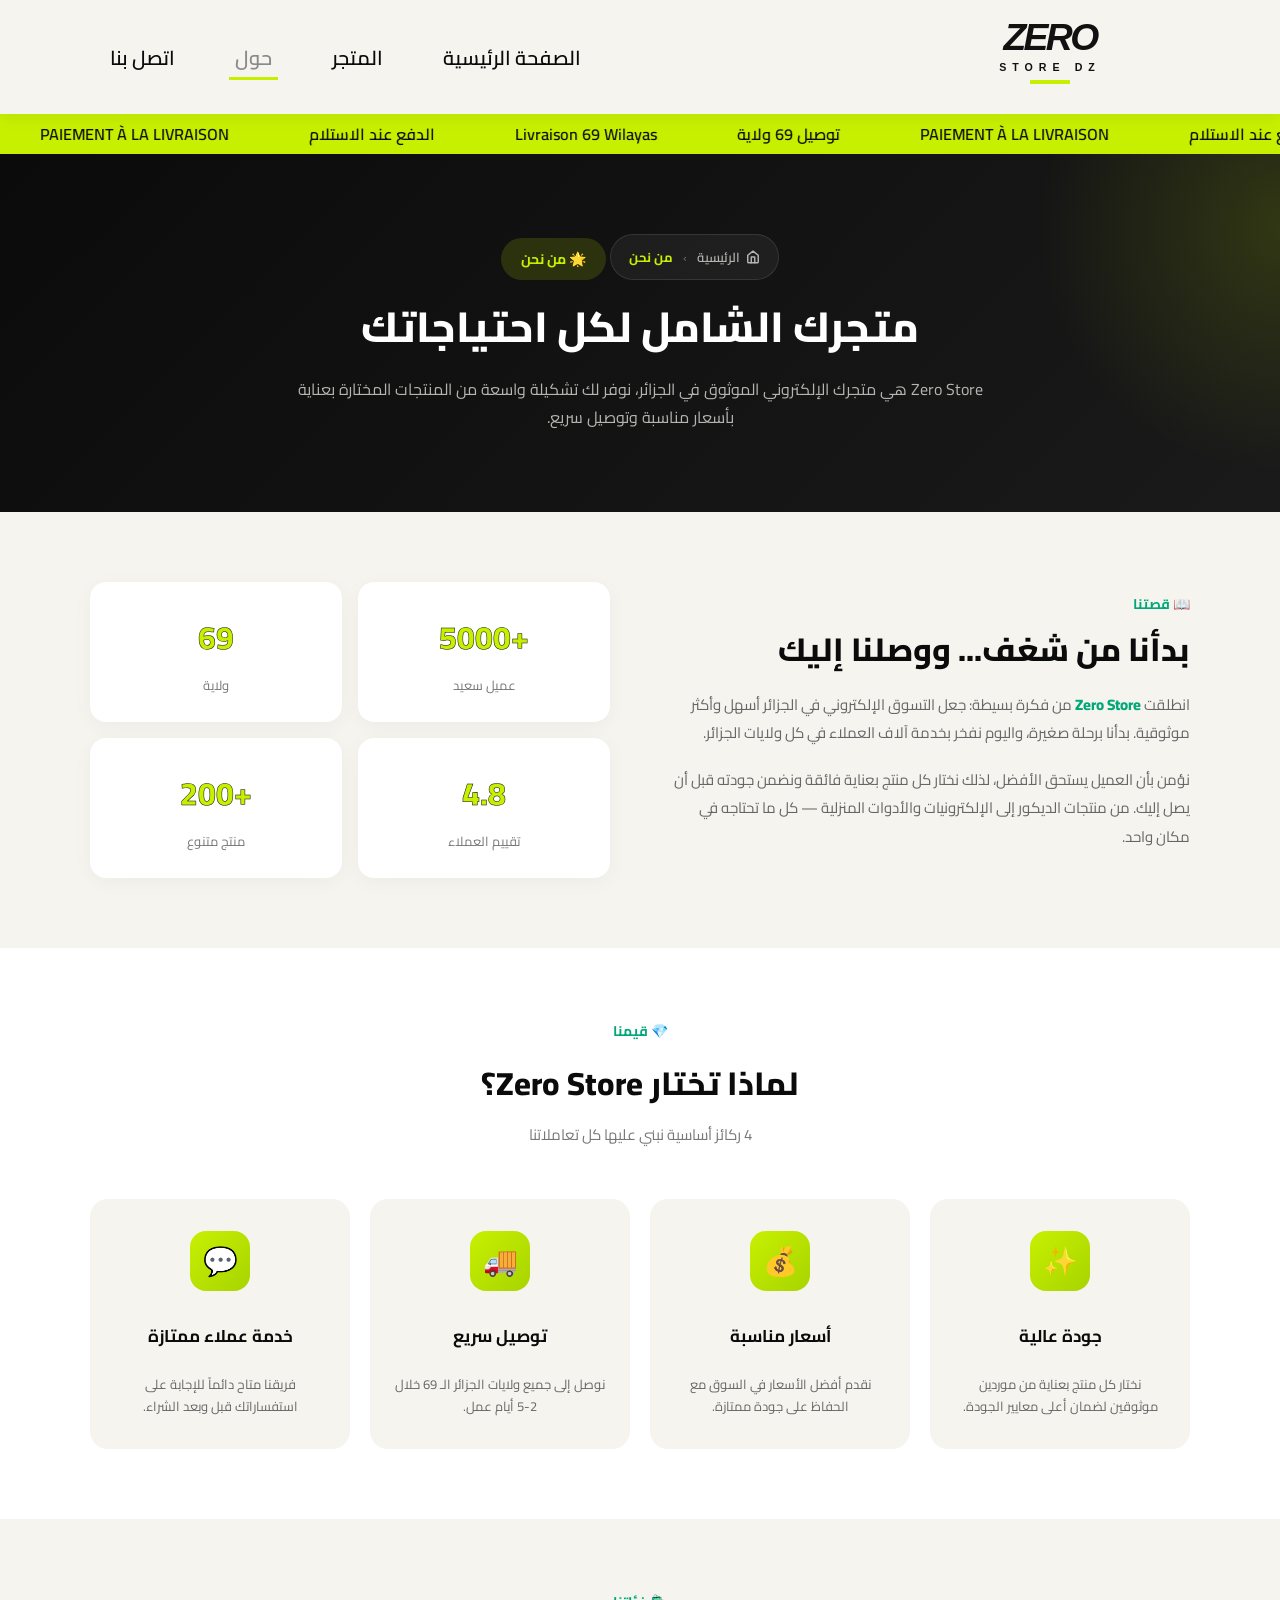
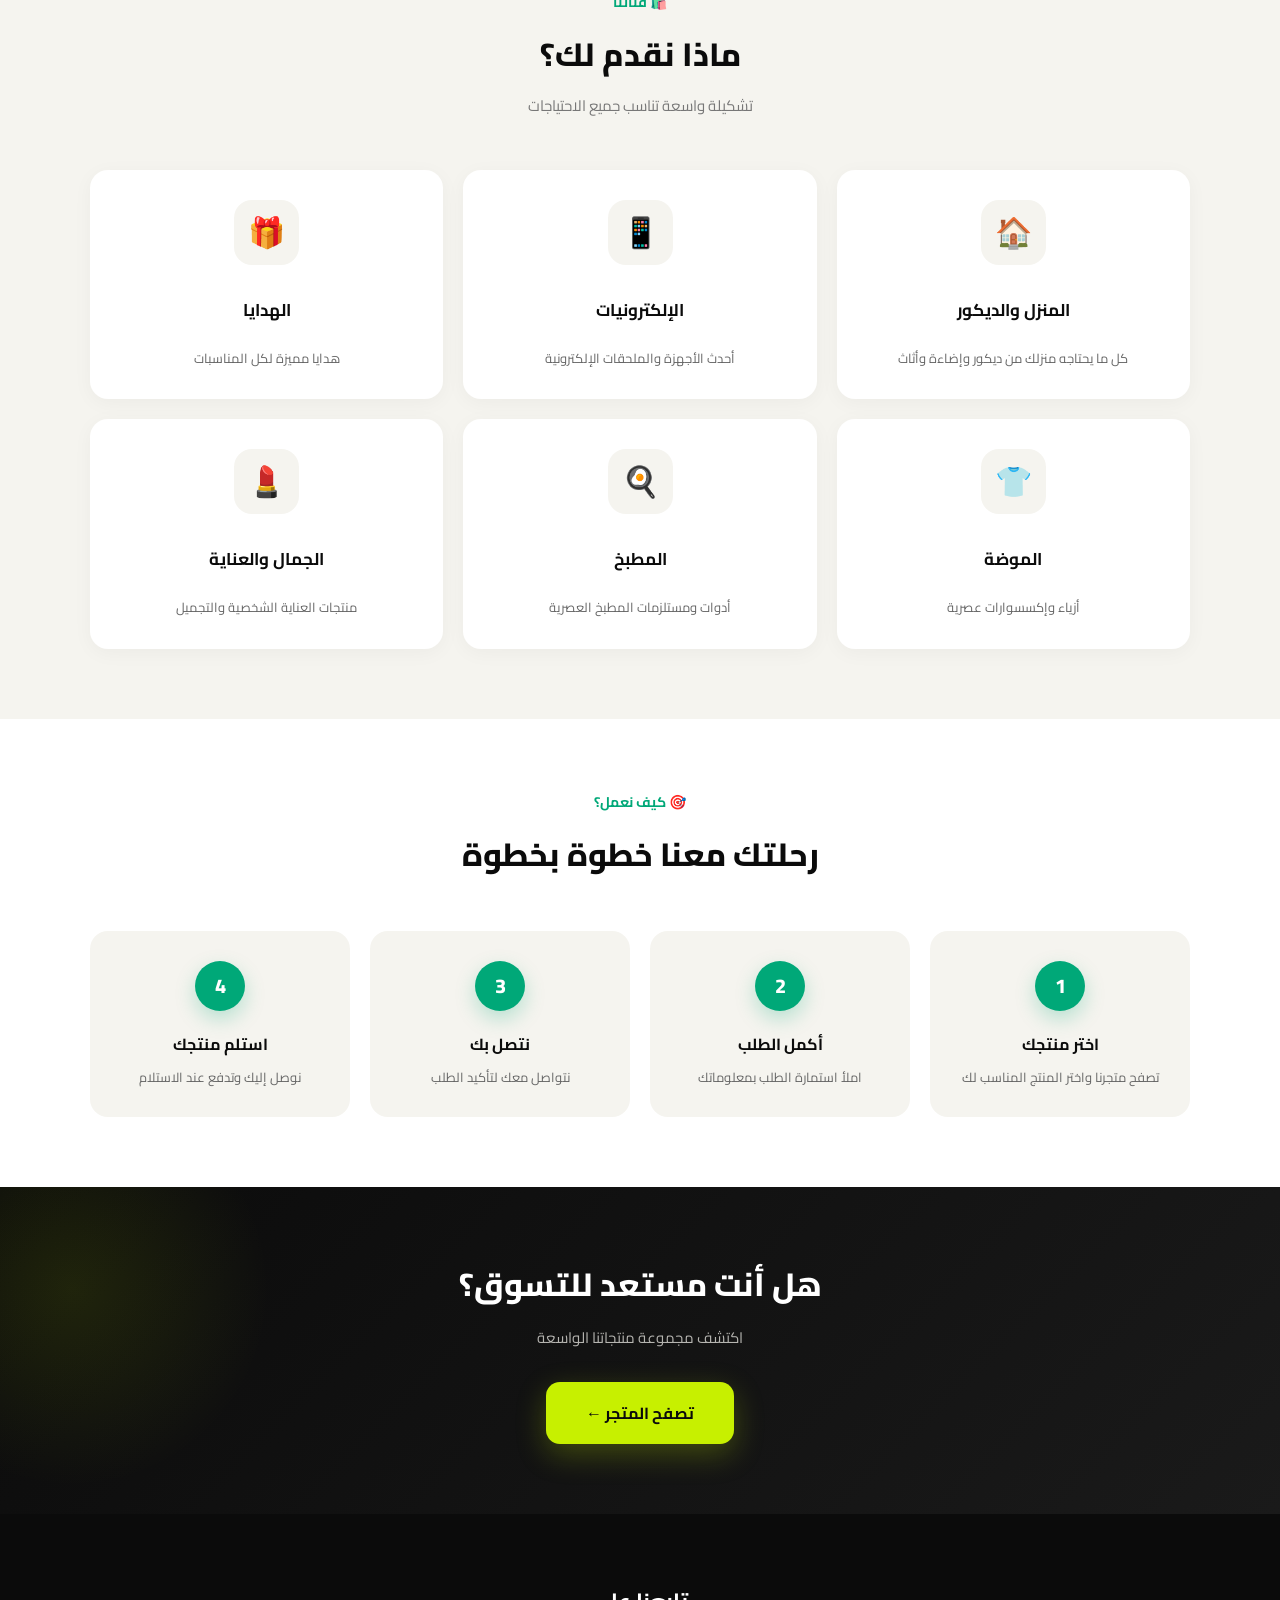
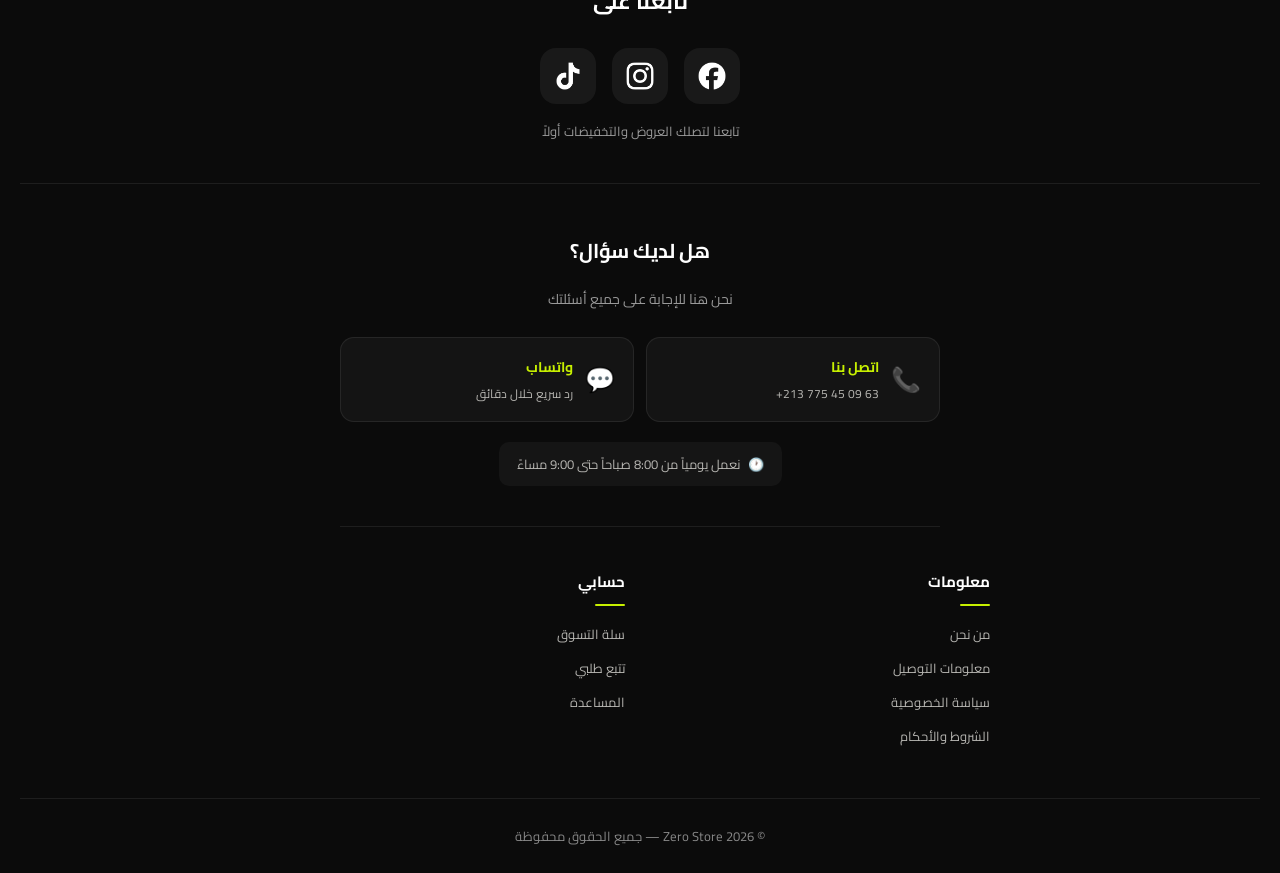
==== about.html @ 7d4e0677 "Initial commit" ====
<!DOCTYPE html>
<html lang="ar" dir="rtl">
<head>
    <meta charset="UTF-8">
    <meta http-equiv="X-UA-Compatible" content="IE=edge">
    <meta name="viewport" content="width=device-width, initial-scale=1.0">
    <title>من نحن — Zero Store</title>
    
    <!-- ✅ خط Cairo -->
    <link rel="preconnect" href="https://fonts.googleapis.com">
    <link rel="preconnect" href="https://fonts.gstatic.com" crossorigin>
    <link href="https://fonts.googleapis.com/css2?family=Cairo:wght@400;500;600;700;800&display=swap" rel="stylesheet">
    <link rel="stylesheet" href="css/style1.css">
    <link rel="icon" type="image/svg+xml" href="assets/icons/favicon.svg">
</head>

<body>

    <!-- =========================================================
         HEADER
    ========================================================= -->
    <section id="header">
        <a href="index1.html"><img src="assets/logo/logo-main.svg" class="logo" alt="Zero Store"></a>
        <div>
            <ul id="navbar">
                <li><a href="index1.html">الصفحة الرئيسية</a></li>
                <li><a href="shop.html">المتجر</a></li>
                <li><a class="active" href="about.html">حول</a></li>
                <li><a href="contact.html">اتصل بنا</a></li>
                <button type="button" id="close"><img src="assets/icons/x.svg" class="times" alt=""></button>
            </ul>
        </div>
        <div id="mobile">
            <i id="bar"><img src="assets/icons/menu.svg" class="outdent" alt=""></i>
        </div>
    </section>

    <!-- =========================================================
         SHIPPING BAR
    ========================================================= -->
    <div class="shipping-bar">
        <div class="shipping-track">
            <div class="shipping-group">
                <span>PAIEMENT À LA LIVRAISON</span>
                <span>الدفع عند الاستلام</span>
            </div>
            <div class="shipping-group">
                <span>Livraison 69 Wilayas</span>
                <span>توصيل 69 ولاية</span>
            </div>
            <div class="shipping-group">
                <span>PAIEMENT À LA LIVRAISON</span>
                <span>الدفع عند الاستلام</span>
            </div>
            <div class="shipping-group">
                <span>Livraison 69 Wilayas</span>
                <span>توصيل 69 ولاية</span>
            </div>
        </div>
    </div>

    <!-- =========================================================
     1. HERO — من نحن
========================================================= -->
<section class="about-hero">
    <div class="about-hero-content">
        
        <!-- ✅ Breadcrumb — للعودة للرئيسية -->
        <nav class="about-breadcrumb">
            <a href="index1.html">
                <svg width="14" height="14" viewBox="0 0 24 24" fill="none" stroke="currentColor" stroke-width="2.5" stroke-linecap="round" stroke-linejoin="round">
                    <path d="M3 9l9-7 9 7v11a2 2 0 0 1-2 2H5a2 2 0 0 1-2-2z"></path>
                    <polyline points="9 22 9 12 15 12 15 22"></polyline>
                </svg>
                الرئيسية
            </a>
            <span>›</span>
            <span class="current">من نحن</span>
        </nav>

        <span class="about-badge">🌟 من نحن</span>
        <h1>متجرك الشامل لكل احتياجاتك</h1>
        <p>
            Zero Store هي متجرك الإلكتروني الموثوق في الجزائر، 
            نوفر لك تشكيلة واسعة من المنتجات المختارة بعناية 
            بأسعار مناسبة وتوصيل سريع.
        </p>
    </div>
</section>

    <!-- =========================================================
         2. قصتنا
    ========================================================= -->
    <section class="about-story">
        <div class="about-story-container">
            
            <div class="story-content">
                <span class="section-label">📖 قصتنا</span>
                <h2>بدأنا من شغف... ووصلنا إليك</h2>
                <p>
                    انطلقت <strong>Zero Store</strong> من فكرة بسيطة: جعل التسوق 
                    الإلكتروني في الجزائر أسهل وأكثر موثوقية. بدأنا برحلة صغيرة، 
                    واليوم نفخر بخدمة آلاف العملاء في كل ولايات الجزائر.
                </p>
                <p>
                    نؤمن بأن العميل يستحق الأفضل، لذلك نختار كل منتج بعناية 
                    فائقة ونضمن جودته قبل أن يصل إليك. من منتجات الديكور إلى 
                    الإلكترونيات والأدوات المنزلية — كل ما تحتاجه في مكان واحد.
                </p>
            </div>

            <div class="story-stats">
                <div class="stat-box">
                    <span class="stat-number">+5000</span>
                    <span class="stat-label">عميل سعيد</span>
                </div>
                <div class="stat-box">
                    <span class="stat-number">69</span>
                    <span class="stat-label">ولاية</span>
                </div>
                <div class="stat-box">
                    <span class="stat-number">4.8</span>
                    <span class="stat-label">تقييم العملاء</span>
                </div>
                <div class="stat-box">
                    <span class="stat-number">+200</span>
                    <span class="stat-label">منتج متنوع</span>
                </div>
            </div>

        </div>
    </section>

    <!-- =========================================================
         3. قيمنا
    ========================================================= -->
    <section class="about-values">
        <div class="about-values-container">
            
            <div class="values-header">
                <span class="section-label">💎 قيمنا</span>
                <h2>لماذا تختار Zero Store؟</h2>
                <p>4 ركائز أساسية نبني عليها كل تعاملاتنا</p>
            </div>

            <div class="values-grid">
                
                <div class="value-card">
                    <div class="value-icon">✨</div>
                    <h3>جودة عالية</h3>
                    <p>نختار كل منتج بعناية من موردين موثوقين لضمان أعلى معايير الجودة.</p>
                </div>

                <div class="value-card">
                    <div class="value-icon">💰</div>
                    <h3>أسعار مناسبة</h3>
                    <p>نقدم أفضل الأسعار في السوق مع الحفاظ على جودة ممتازة.</p>
                </div>

                <div class="value-card">
                    <div class="value-icon">🚚</div>
                    <h3>توصيل سريع</h3>
                    <p>نوصل إلى جميع ولايات الجزائر الـ 69 خلال 2-5 أيام عمل.</p>
                </div>

                <div class="value-card">
                    <div class="value-icon">💬</div>
                    <h3>خدمة عملاء ممتازة</h3>
                    <p>فريقنا متاح دائماً للإجابة على استفساراتك قبل وبعد الشراء.</p>
                </div>

            </div>

        </div>
    </section>

    <!-- =========================================================
         4. فئات المنتجات
    ========================================================= -->
    <section class="about-categories">
        <div class="about-categories-container">
            
            <div class="categories-header">
                <span class="section-label">🛍️ فئاتنا</span>
                <h2>ماذا نقدم لك؟</h2>
                <p>تشكيلة واسعة تناسب جميع الاحتياجات</p>
            </div>

            <div class="categories-grid">
                
                <div class="category-card">
                    <div class="category-icon">🏠</div>
                    <h3>المنزل والديكور</h3>
                    <p>كل ما يحتاجه منزلك من ديكور وإضاءة وأثاث</p>
                </div>

                <div class="category-card">
                    <div class="category-icon">📱</div>
                    <h3>الإلكترونيات</h3>
                    <p>أحدث الأجهزة والملحقات الإلكترونية</p>
                </div>

                <div class="category-card">
                    <div class="category-icon">🎁</div>
                    <h3>الهدايا</h3>
                    <p>هدايا مميزة لكل المناسبات</p>
                </div>

                <div class="category-card">
                    <div class="category-icon">👕</div>
                    <h3>الموضة</h3>
                    <p>أزياء وإكسسوارات عصرية</p>
                </div>

                <div class="category-card">
                    <div class="category-icon">🍳</div>
                    <h3>المطبخ</h3>
                    <p>أدوات ومستلزمات المطبخ العصرية</p>
                </div>

                <div class="category-card">
                    <div class="category-icon">💄</div>
                    <h3>الجمال والعناية</h3>
                    <p>منتجات العناية الشخصية والتجميل</p>
                </div>

            </div>

        </div>
    </section>

    <!-- =========================================================
         5. رحلتك معنا
    ========================================================= -->
    <section class="about-process">
        <div class="about-process-container">
            
            <div class="process-header">
                <span class="section-label">🎯 كيف نعمل؟</span>
                <h2>رحلتك معنا خطوة بخطوة</h2>
            </div>

            <div class="process-steps">
                
                <div class="process-step">
                    <div class="step-number">1</div>
                    <h4>اختر منتجك</h4>
                    <p>تصفح متجرنا واختر المنتج المناسب لك</p>
                </div>

                <div class="process-step">
                    <div class="step-number">2</div>
                    <h4>أكمل الطلب</h4>
                    <p>املأ استمارة الطلب بمعلوماتك</p>
                </div>

                <div class="process-step">
                    <div class="step-number">3</div>
                    <h4>نتصل بك</h4>
                    <p>نتواصل معك لتأكيد الطلب</p>
                </div>

                <div class="process-step">
                    <div class="step-number">4</div>
                    <h4>استلم منتجك</h4>
                    <p>نوصل إليك وتدفع عند الاستلام</p>
                </div>

            </div>

        </div>
    </section>

    <!-- =========================================================
         6. CTA
    ========================================================= -->
    <section class="about-cta">
        <div class="about-cta-content">
            <h2>هل أنت مستعد للتسوق؟</h2>
            <p>اكتشف مجموعة منتجاتنا الواسعة</p>
            <a href="shop.html" class="about-cta-btn">تصفح المتجر ←</a>
        </div>
    </section>

    <!-- =========================================================
         FOOTER
    ========================================================= -->
    <footer class="site-footer">

        <div class="footer-social">
            <h3>تابعنا على</h3>
            <div class="social-links">
                <a href="https://www.facebook.com/profile.php?id=61590407045218" 
                   target="_blank" rel="noopener" aria-label="Facebook" class="social-btn facebook">
                    <img src="assets/icons/facebook.webp" alt="Facebook">
                </a>
                <a href="https://www.instagram.com/" 
                   target="_blank" rel="noopener" aria-label="Instagram" class="social-btn instagram">
                    <img src="assets/icons/instagram.webp" alt="Instagram">
                </a>
                <a href="https://www.tiktok.com/@zero_store_dz" 
                   target="_blank" rel="noopener" aria-label="TikTok" class="social-btn tiktok">
                    <img src="assets/icons/tiktok.webp" alt="TikTok">
                </a>
            </div>
            <p class="social-text">تابعنا لتصلك العروض والتخفيضات أولاً</p>
        </div>

        <div class="footer-contact">
            <h3>هل لديك سؤال؟</h3>
            <p class="contact-message">نحن هنا للإجابة على جميع أسئلتك</p>
            
            <div class="contact-methods">
                <a href="tel:+213775450963" class="contact-item">
                    <span class="contact-icon">📞</span>
                    <div class="contact-info">
                        <strong>اتصل بنا</strong>
                        <span>+213 775 45 09 63</span>
                    </div>
                </a>
                
                <a href="https://wa.me/213775450963" target="_blank" rel="noopener" class="contact-item">
                    <span class="contact-icon">💬</span>
                    <div class="contact-info">
                        <strong>واتساب</strong>
                        <span>رد سريع خلال دقائق</span>
                    </div>
                </a>
            </div>

            <div class="working-hours">
                <span>🕐</span>
                <span>نعمل يومياً من 8:00 صباحاً حتى 9:00 مساءً</span>
            </div>
        </div>

           <!-- ✅ 3. روابط سريعة -->
        <div class="footer-links">
            <div class="footer-col">
                <h4>معلومات</h4>
                <a href="about.html">من نحن</a>
                <a href="contact.html#faq">معلومات التوصيل</a>
                <a href="contact.html#privacy">سياسة الخصوصية</a>
                <a href="contact.html#terms">الشروط والأحكام</a>
            </div>
            <div class="footer-col">
                <h4>حسابي</h4>
                <a href="sproduct.html">سلة التسوق</a>
                <a href="https://hhd.dz/" target="_blank" rel="noopener">تتبع طلبي</a>
                <a href="contact.html">المساعدة</a>
            </div>
        </div>

        <div class="footer-bottom">
            <p>© 2026 Zero Store — جميع الحقوق محفوظة</p>
        </div>

    </footer>

    <script src="js/script.js"></script>

</body>
</html>
---- css/style1.css ----
/* =========================================================
   1. RESET & GLOBAL
   ========================================================= */

   * {
    margin: 0;
    padding: 0;
    box-sizing: border-box;
}

body {
    width: 100%;
    background-color: #F5F4EF;
}

h1,
h2,
h3,
h4,
h6 {
    font-family: "Cairo", sans-serif;
    color: #222;
}

p {
    font-family: "Cairo", sans-serif;
    font-size: 16px;
    color: #90AD02;
    margin: 15px 0 20px;
}

h1 {
    font-size: 50px;
    line-height: 64px;
}

h2 {
    font-size: 46px;
    line-height: 54px;
}

h3 {
    font-size: 46px;
    line-height: 54px;
}

h4 {
    font-size: 20px;
}

h6 {
    font-weight: 700;
    font-size: 12px;
}


/* =========================================================
   2. GLOBAL COMPONENTS
   ========================================================= */

.section-p1 {
    padding: 40px 80px;
}

.section-m1 {
    margin: 40px 0;
}

button.normal {
    font-family: "Cairo",sans-serif;
    font-size: 14px;
    font-weight: 600;
    padding: 15px 30px;
    color: #000;
    background-color: #fff;
    border-radius: 4px;
    cursor: pointer;
    border: none;
    outline: none;
    transition: 0.2s;
}

button.white {
    font-family: "Cairo",sans-serif;
    font-size: 13px;
    font-weight: 600;
    padding: 11px 18px;
    color: #fff;
    background-color: transparent;
    cursor: pointer;
    border-radius: 10px;
    border: 1px solid #fff;
    outline: none;
    transition: 0.2s;
}


/* =========================================================
   3. HEADER / NAVBAR
   ========================================================= */

#header {
    display: flex;
    align-items: center;
    justify-content: space-between;

    width: 100%;
    padding: 5px 80px;

    background-color: #F5F4EF;

    box-shadow: 0 5px 15px rgba(0, 0, 0, 0.06);

    position: sticky;
    top: 0;
    left: 0;
    z-index: 999;
}

.logo {
    width: 300px;
    height: auto;
}

#navbar {
    display: flex;
    align-items: center;
    justify-content: center;
}

#navbar li {
    list-style: none;
    padding: 0 20px;
    position: relative;
}

#navbar li a {
    text-decoration: none;
    font-family: "Cairo", sans-serif;
    font-size: 20px;
    padding: 10px;
    font-weight: 600;
    color: #0B0B0B;
    transition: 0.3s ease;
}

#navbar li a:hover,
#navbar li a.active {
    color: #8A8A8A;
}

#navbar li a.active::after,
#navbar li a:hover::after {
    content: "";

    width: 50%;
    height: 3px;

    background-color: #C7F000;

    position: absolute;
    bottom: -4px;
    right: 25%;
}


/* Mobile menu */

#mobile {
    display: none;
    align-items: center;
}

#close {
 
    display: flex;
    align-items: center;
    justify-content: center;
    position: absolute;
    top: 30px;
    right: 30px;
    width: 24px;
    height: 24px;
    background: transparent;
    border: none;
    padding: 0;
    margin: 0;
    cursor: pointer;
    outline: none;
    box-shadow: none;
    -webkit-appearance: none;
    appearance: none;
    -webkit-tap-highlight-color: transparent;
}


/* =========================================
   SHIPPING BAR
========================================= */

.shipping-bar {
    width: 100%;
    height: 40px;
    overflow: hidden;
    background-color: #C7F000;
    display: flex;
    align-items: center;
    position: relative;
    direction: ltr !important;
}

.shipping-track {
    display: flex;
    width: max-content;
    white-space: nowrap;
    animation: shippingMove 60s linear infinite;
    will-change: transform;
}

.shipping-group {
    display: flex;
    align-items: center;
    flex-shrink: 0;
}

.shipping-group span {
    flex-shrink: 0;
    padding: 0 40px; /* تقليل المسافة لتفادي الثغرات */
    font-family: "Cairo", sans-serif;
    font-size: 16px;
    font-weight: 600;
    color: #0B0B0B;
    white-space: nowrap;
}

/* حركة سلسة ولانهائية من اليسار إلى اليمين */
@keyframes shippingMove {
    0% {
        transform: translate3d(-50%, 0, 0);
    }
    100% {
        transform: translate3d(0, 0, 0);
    }
}
/* =========================================================
   4. HERO
   ========================================================= */
 
/* =========================================================
   HERO — تصميم جديد + متجاوب
========================================================= */
#hero {
    width: 100%;
    min-height: 85vh;
    padding: 60px 80px;
    background-image: url("../assets/hero/hero1.webp");
    background-size: cover;
    background-position: center;
    display: flex;
    align-items: center;
    position: relative;
    overflow: hidden;
    box-sizing: border-box;
}

/* ✅ طبقة داكنة فوق الصورة */
#hero::before {
    content: '';
    position: absolute;
    inset: 0;
    background: linear-gradient(
        90deg,
        rgba(11, 11, 11, 0.85) 0%,
        rgba(11, 11, 11, 0.5) 50%,
        rgba(11, 11, 11, 0.2) 100%
    );
    z-index: 1;
}

.hero-content {
    max-width: 600px;
    position: relative;
    z-index: 2;
}

/* ✅ Badge */
.hero-badge {
    display: inline-block;
    padding: 8px 18px;
    background: rgba(199, 240, 0, 0.15);
    color: #C7F000;
    border: 1px solid rgba(199, 240, 0, 0.3);
    border-radius: 50px;
    font-family: "Cairo", sans-serif;
    font-size: 14px;
    font-weight: 700;
    margin-bottom: 20px;
}

/* ✅ العنوان الرئيسي */
#hero h1 {
    font-family: "Cairo", sans-serif;
    font-size: 56px;
    font-weight: 800;
    color: #ffffff;
    line-height: 1.4;
    margin: 0 0 20px;
}

#hero h1 span {
    line-height: 1.9;
    color: #C7F000;
}

/* ✅ الوصف */
#hero p {
    font-family: "Cairo", sans-serif;
    font-size: 16px;
    line-height: 1.8;
    color: #B6B5B1;
    margin: 0 0 35px;
    max-width: 500px;
}

/* ✅ الأزرار */
.hero-buttons {
    display: flex;
    gap: 12px;
    margin-bottom: 40px;
    flex-wrap: wrap;
}

.hero-btn {
    display: inline-flex;
    align-items: center;
    justify-content: center;
    gap: 8px;
    padding: 15px 32px;
    border-radius: 12px;
    font-family: "Cairo", sans-serif;
    font-size: 15px;
    font-weight: 700;
    text-decoration: none;
    transition: all 0.3s ease;
    cursor: pointer;
}

.hero-btn.primary {
    background: #C7F000;
    color: #0B0B0B;
    box-shadow: 0 10px 30px rgba(199, 240, 0, 0.3);
}

.hero-btn.primary:hover {
    background: #ffffff;
    transform: translateY(-3px);
    box-shadow: 0 15px 40px rgba(199, 240, 0, 0.4);
}

.hero-btn.secondary {
    background: rgba(255, 255, 255, 0.05);
    color: #ffffff;
    border: 2px solid rgba(255, 255, 255, 0.2);
}

.hero-btn.secondary:hover {
    border-color: #C7F000;
    color: #C7F000;
    background: rgba(199, 240, 0, 0.08);
}

/* ✅ المميزات */
.hero-features {
    display: flex;
    gap: 25px;
    flex-wrap: wrap;
}

.hero-features span {
    font-family: "Cairo", sans-serif;
    font-size: 13px;
    color: #B6B5B1;
    display: flex;
    align-items: center;
    gap: 6px;
}

/* ✅ زر "اتصل بنا" — لون مميز خفيف */
.hero-btn.secondary:last-child {
    border-color: rgba(199, 240, 0, 0.4);
    color: #C7F000;
}

.hero-btn.secondary:last-child:hover {
    background: #C7F000;
    color: #0B0B0B;
    border-color: #C7F000;
}

/* =========================================================
   HERO — Tablet
========================================================= */
@media (max-width: 992px) {
    #hero {
        padding: 60px 40px;
        min-height: 75vh;
    }

    #hero h1 {
        font-size: 42px;
    }

    #hero p {
        font-size: 15px;
    }
}


/* =========================================================
   HERO — Mobile
========================================================= */
@media (max-width: 477px) {
    #hero {
        padding: 50px 20px;
        min-height: 80vh;
        background-position: 40% center;
    }

    #hero::before {
        background: linear-gradient(
            180deg,
            rgba(11, 11, 11, 0.7) 0%,
            rgba(11, 11, 11, 0.9) 100%
        );
    }

    .hero-badge {
        font-size: 12px;
        padding: 6px 14px;
        margin-bottom: 15px;
    }

    #hero h1 {
        font-size: 30px;
        line-height: 10px;
        margin-bottom: 15px;
    }

    #hero p {
        font-size: 14px;
        line-height: 1.7;
        margin-bottom: 25px;
    }

    .hero-buttons {
        flex-direction: column;
        gap: 10px;
        margin-bottom: 25px;
    }

    .hero-btn {
        width: 100%;
        padding: 14px 24px;
        font-size: 14px;
    }

    .hero-features {
        gap: 10px;
        flex-direction: column;
    }

    .hero-features span {
    
        font-size: 12px;
    }
}
/* =========================================================
   FEATURE
========================================================= */
#feature {
    display: grid;
    grid-template-columns: repeat(6, 1fr);
    gap: 16px;
    padding: 50px 80px;
    background: #F5F4EF;
    box-sizing: border-box;
    width: 100%;
    margin: 0;
    max-width: 100vw;
}

.fe-box {
    padding: 28px 15px;
    background: #ffffff;
    border-radius: 16px;
    text-align: center;
    border: 2px solid transparent;
    transition: all 0.3s ease;
    cursor: pointer;
}

.fe-box:hover {
    border-color: #C7F000;
    transform: translateY(-5px);
    box-shadow: 0 15px 40px rgba(0, 0, 0, 0.08);
}

.fe-icon-wrapper {
    display: grid;
    place-items: center;
    width: 56px;
    height: 56px;
    padding: 0;
    background: linear-gradient(135deg, #0B0B0B 0%, #2a2a2a 100%);
    border-radius: 14px;
    margin: 0 auto 16px;
    box-sizing: border-box;
}

.fe-box:hover .fe-icon-wrapper {
    background: linear-gradient(135deg, #C7F000 0%, #A8D400 100%);
}

/* ✅ الأيقونة SVG */
.fe-icon {
    width: 26px;
    height: 26px;
    object-fit: contain;
    object-position: center;
    display: block;
    filter: brightness(0) invert(1);
    transition: filter 0.3s ease;
}

.fe-box:hover .fe-icon {
    filter: brightness(0);
}

/* ✅ العنوان */
.fe-box h6 {
    font-family: "Cairo", sans-serif;
    font-size: 14px;
    font-weight: 700;
    color: #0B0B0B;
    margin: 0 0 6px;
    line-height: 1.3;
}

/* ✅ الوصف */
.fe-box p {
    font-family: "Cairo", sans-serif;
    font-size: 12px;
    color: #888;
    margin: 0;
    line-height: 1.4;
}

/* =========================================================
   FEATURE — Tablet
========================================================= */
@media (max-width: 992px) {
    #feature {
        grid-template-columns: repeat(3, 1fr);
        padding: 40px 40px;
    }
}

/* =========================================================
   FEATURE — Mobile
========================================================= */

    @media (max-width: 477px) {
        #feature {
            grid-template-columns: repeat(2, 1fr);
            gap: 10px;
            padding: 30px 15px;
            box-sizing: border-box;
        }
    }

    .fe-box {
        padding: 20px 12px;
        border-radius: 14px;
    }

    .fe-icon-wrapper {
        width: 50px;
        height: 50px;
        border-radius: 12px;
        margin: 0 auto 12px;
    }

    .fe-icon {
        width: 24px;
        height: 24px;
    }

    .fe-box h6 {
        font-size: 13px;
        margin-bottom: 4px;
    }

    .fe-box p {
        font-size: 11px;
    }


/* =========================================================
   PRODUCTS — جديد
========================================================= */
.products-section {
    background-color: #F5F4EF;
    text-align: center;
    padding: 40px 80px;
}

.products-section h2 {
    font-family: "Cairo", sans-serif;
    font-size: 28px;
    font-weight: 800;
    color: #0B0B0B;
    margin: 0 0 8px;
}

.products-section > p {
    font-family: "Cairo", sans-serif;
    font-size: 14px;
    color: #777;
    margin: 0 0 30px;
}

.products-section .pro-container {
    display: grid;
    grid-template-columns: repeat(4, 1fr);
    gap: 20px;
    padding-top: 10px;
}

/* ✅ البطاقة */
.products-section .pro {
    position: relative;
    background: #ffffff;
    border-radius: 18px;
    padding: 12px;
    cursor: pointer;
    transition: all 0.3s ease;
    box-shadow: 0 2px 10px rgba(0, 0, 0, 0.04);
    overflow: hidden;
    display: flex;
    flex-direction: column;
}

.products-section .pro:hover {
    transform: translateY(-5px);
    box-shadow: 0 15px 40px rgba(0, 0, 0, 0.1);
}

/* ✅ Badge */
.pro-badge {
    position: absolute;
    top: 18px;
    right: 18px;
    background: #00A878;
    color: #ffffff;
    padding: 5px 12px;
    border-radius: 20px;
    font-family: "Cairo", sans-serif;
    font-size: 11px;
    font-weight: 700;
    z-index: 2;
    box-shadow: 0 4px 10px rgba(0, 168, 120, 0.3);
}

/* ✅ صورة */
.pro-image-wrapper {
    width: 100%;
    overflow: hidden;
    border-radius: 14px;
    margin-bottom: 14px;
    background: #F5F4EF;
    aspect-ratio: 1 / 1;
}

.img-product {
    width: 100%;
    height: 100%;
    object-fit: cover;
    transition: transform 0.5s ease;
    display: block;
}

.products-section .pro:hover .img-product {
    transform: scale(1.08);
}

/* ✅ التفاصيل */
.products-section .pro .des {
    text-align: right;
    padding: 0 4px 60px;
    flex: 1;
    position: relative;
}

.pro-category {
    display: inline-block;
    font-family: "Cairo", sans-serif;
    font-size: 11px;
    color: #00A878;
    background: rgba(0, 168, 120, 0.08);
    padding: 3px 10px;
    border-radius: 6px;
    font-weight: 700;
    margin-bottom: 8px;
}

.pro-name {
    font-family: "Cairo", sans-serif;
    font-size: 15px;
    font-weight: 700;
    color: #0B0B0B;
    margin: 0 0 8px;
    line-height: 1.4;
    min-height: 42px;
    max-height: 42px;
    overflow: hidden;
}

/* ✅ التقييم */
.pro-rating {
    display: flex;
    align-items: center;
    gap: 6px;
    margin-bottom: 8px;
    direction: rtl;
}

.stars {
    color: #C7F000;
    font-size: 14px;
    letter-spacing: 1px;
    -webkit-text-stroke: 0.3px #0B0B0B;
}

.reviews {
    font-family: "Cairo", sans-serif;
    font-size: 11px;
    color: #999;
}

/* ✅ السعر */
.pro-price {
    display: flex;
    align-items: center;
    gap: 8px;
}

.products-section .pro .des h4 {
    font-family: "Cairo", sans-serif;
    font-size: 18px;
    font-weight: 800;
    color: #0B0B0B;
    margin: 0;
}

/* ✅ زر السلة */
.pro-cart-btn {
    position: absolute;
    bottom: 12px;
    left: 12px;
    width: 44px;
    height: 44px;
    display: flex;
    align-items: center;
    justify-content: center;
    background: #0B0B0B;
    color: #ffffff;
    border-radius: 12px;
    text-decoration: none;
    transition: all 0.3s ease;
    z-index: 2;
}

.pro-cart-btn:hover {
    background: #C7F000;
    color: #0B0B0B;
    transform: scale(1.05);
}

.pro-cart-btn svg {
    width: 20px;
    height: 20px;
}

/* =========================================================
   RESPONSIVE — Tablet
========================================================= */
@media (max-width: 992px) {
    .products-section {
        padding: 40px;
    }

    .products-section .pro-container {
        grid-template-columns: repeat(3, 1fr);
        gap: 15px;
    }
}

/* =========================================================
   RESPONSIVE — Mobile
========================================================= */
@media (max-width: 477px) {
    .products-section {
        padding: 30px 15px;
    }

    .products-section h2 {
        font-size: 22px;
    }

    .products-section > p {
        font-size: 13px;
        margin-bottom: 20px;
    }

    .products-section .pro-container {
        grid-template-columns: repeat(2, 1fr);
        gap: 10px;
    }

    .products-section .pro {
        padding: 8px;
        border-radius: 14px;
    }

    .pro-badge {
        top: 12px;
        right: 12px;
        padding: 3px 8px;
        font-size: 10px;
    }

    .pro-image-wrapper {
        border-radius: 10px;
        margin-bottom: 10px;
    }

    .products-section .pro .des {
        padding: 0 2px 55px;
    }

    .pro-category {
        font-size: 10px;
        padding: 2px 8px;
        margin-bottom: 6px;
    }

    .pro-name {
        font-size: 13px;
        line-height: 1.4;
        min-height: 36px;
        max-height: 36px;
        overflow: hidden;
        margin-bottom: 6px;
    }

    .stars {
        font-size: 12px;
    }

    .reviews {
        font-size: 10px;
    }

    .products-section .pro .des h4 {
        font-size: 15px;
    }

    .pro-cart-btn {
        width: 38px;
        height: 38px;
        bottom: 8px;
        left: 8px;
        border-radius: 10px;
    }

    .pro-cart-btn svg {
        width: 16px;
        height: 16px;
    }
}

/* =========================================================
   7. MAIN BANNER
   ========================================================= */

#banner {
    width: 100%;
    height: 40vh;

    background-image: url("../assets/banner/banner213.webp");
    background-size: cover;
    background-position: center;

    display: flex;
    flex-direction: column;
    justify-content: center;
    align-items: center;

    text-align: center;
}

#banner h4 {
    line-height: 0;
    color: #fff;
    font-size: 16px;
}

#banner h2 {
    color: #fff;
    font-size: 60px;
    padding: 16px 0;
}

#banner h2 span {
    color: #C7F000;
}

#banner button:hover {
    background-color: #C7F000;
    color: #fff;
}
#banner {
    /* ... الخصائص الحالية ... */
    position: relative;
    overflow: hidden;
}

#banner::before {
    content: '';
    position: absolute;
    inset: 0;
    background: linear-gradient(
        135deg,
        rgba(11, 11, 11, 0.7) 0%,
        rgba(11, 11, 11, 0.4) 100%
    );
}

#banner h4,
#banner h2,
#banner button {
    position: relative;
    z-index: 1;
}

#banner button {
    background: #C7F000;
    color: #0B0B0B;
    border: none;
    padding: 14px 32px;
    border-radius: 12px;
    font-family: "Cairo", sans-serif;
    font-size: 15px;
    font-weight: 700;
    cursor: pointer;
    transition: all 0.3s ease;
    margin-top: 10px;
}

#banner button:hover {
    background: #ffffff;
    transform: translateY(-3px);
    box-shadow: 0 10px 30px rgba(199, 240, 0, 0.4);
}


/* =========================================================
   8. SMALL BANNERS
   ========================================================= */

#sm-banner {
    display: flex;
    justify-content: space-evenly;
    flex-wrap: wrap;
}

#sm-banner .banner-box {
    min-width: 600px;
    height: 50vh;

    background-image: url("/2/pg.webp");
    background-size: cover;
    background-position: center;

    padding: 100px;

    border-radius: 10px;

    margin: 10px;

    display: flex;
    flex-direction: column;
    justify-content: center;
    align-items: flex-start;
}

#sm-banner .banner-box2 {
    background-image: url("/2/pg2.webp");
}

#sm-banner h4 {
    font-family: "Cairo",sans-serif;
    color: #0B0B0B;
    font-size: 20px;
    font-weight: 300;
}

#sm-banner h2 {
    font-family: "Cairo",sans-serif;
    color: #0B0B0B;
    font-size: 50px;
    font-weight: 800;
}

#sm-banner h2 span {
    font-family: "Cairo",sans-serif;
    color: #C7F000;
}

#sm-banner span {
    font-family: "Cairo",sans-serif;
    color: #0B0B0B;
    font-weight: 300;
    padding-bottom: 15px;
}

#sm-banner .banner-box:hover button {
    background-color: #C7F000;
    border: 1px solid #C7F000;
}


/* =========================================================
   FOOTER — جديد
========================================================= */
.site-footer {
    width: 100%;
    background: #0B0B0B;
    color: #fff;
    direction: rtl;
    padding: 60px 20px 0;
    box-sizing: border-box;
}

/* =========================================================
   1. مواقع التواصل الاجتماعي
========================================================= */
.footer-social {
    text-align: center;
    padding-bottom: 40px;
    border-bottom: 1px solid rgba(255, 255, 255, 0.08);
    margin-bottom: 40px;
}

.footer-social h3 {
    font-family: "Cairo", sans-serif;
    font-size: 22px;
    font-weight: 700;
    color: #fff;
    margin: 0 0 20px;
}

.social-links {
    display: flex;
    justify-content: center;
    align-items: center;
    gap: 16px;
    margin-bottom: 15px;
}

.social-btn {
    display: flex;
    align-items: center;
    justify-content: center;
    width: 56px;
    height: 56px;
    border-radius: 16px;
    background: rgba(255, 255, 255, 0.06);
    transition: all 0.3s ease;
    position: relative;
    overflow: hidden;
}

.social-btn::before {
    content: '';
    position: absolute;
    inset: 0;
    opacity: 0;
    transition: opacity 0.3s ease;
    border-radius: 16px;
}

.social-btn img {
    width: 28px;
    height: 28px;
    object-fit: contain;
    position: relative;
    z-index: 1;
    filter: brightness(0) invert(1);
    transition: transform 0.3s ease;
}

.social-btn:hover {
    transform: translateY(-5px);
    background: rgba(255, 255, 255, 0.12);
}

.social-btn:hover img {
    transform: scale(1.15);
}

/* ✅ ألوان عند الـ hover */
.social-btn.facebook:hover {
    background: #1877F2;
    box-shadow: 0 10px 25px rgba(24, 119, 242, 0.3);
}

.social-btn.instagram:hover {
    background: linear-gradient(45deg, #F58529, #DD2A7B, #8134AF);
    box-shadow: 0 10px 25px rgba(221, 42, 123, 0.3);
}

.social-btn.tiktok:hover {
    background: #000;
    box-shadow: 0 10px 25px rgba(0, 0, 0, 0.5);
    border: 1px solid rgba(255, 255, 255, 0.2);
}

.social-text {
    font-family: "Cairo", sans-serif;
    font-size: 13px;
    color: #999;
    margin: 0;
}

/* =========================================================
   2. اتصل بنا
========================================================= */
.footer-contact {
    text-align: center;
    padding-bottom: 40px;
    border-bottom: 1px solid rgba(255, 255, 255, 0.08);
    margin-bottom: 40px;
    max-width: 600px;
    margin-left: auto;
    margin-right: auto;
}

.footer-contact h3 {
    font-family: "Cairo", sans-serif;
    font-size: 20px;
    font-weight: 700;
    color: #fff;
    margin: 0 0 8px;
}

.contact-message {
    font-family: "Cairo", sans-serif;
    font-size: 14px;
    color: #999;
    margin: 0 0 25px;
}

.contact-methods {
    display: grid;
    grid-template-columns: 1fr 1fr;
    gap: 12px;
    margin-bottom: 20px;
}

.contact-item {
    display: flex;
    align-items: center;
    gap: 12px;
    padding: 16px 18px;
    background: rgba(255, 255, 255, 0.04);
    border: 1px solid rgba(255, 255, 255, 0.08);
    border-radius: 14px;
    text-decoration: none;
    transition: all 0.3s ease;
    text-align: right;
}

.contact-item:hover {
    background: rgba(199, 240, 0, 0.08);
    border-color: rgba(199, 240, 0, 0.3);
    transform: translateY(-2px);
}

.contact-icon {
    flex-shrink: 0;
    font-size: 24px;
    line-height: 1;
}

.contact-info {
    display: flex;
    flex-direction: column;
    gap: 2px;
}

.contact-info strong {
    font-family: "Cairo", sans-serif;
    font-size: 14px;
    font-weight: 700;
    color: #C7F000;
}

.contact-info span {
    font-family: "Cairo", sans-serif;
    font-size: 12px;
    color: #B6B5B1;
    direction: ltr;
    text-align: right;
}

.working-hours {
    display: inline-flex;
    align-items: center;
    gap: 8px;
    padding: 10px 18px;
    background: rgba(255, 255, 255, 0.04);
    border-radius: 10px;
    font-family: "Cairo", sans-serif;
    font-size: 13px;
    color: #B6B5B1;
}

/* =========================================================
   3. روابط سريعة
========================================================= */
.footer-links {
    display: grid;
    grid-template-columns: 1fr 1fr;
    gap: 30px;
    max-width: 700px;
    margin: 0 auto 40px;
    text-align: right;
}

.footer-col h4 {
    font-family: "Cairo", sans-serif;
    font-size: 15px;
    font-weight: 700;
    color: #fff;
    margin: 0 0 16px;
    position: relative;
    padding-bottom: 10px;
}

.footer-col h4::after {
    content: '';
    position: absolute;
    bottom: 0;
    right: 0;
    width: 30px;
    height: 2px;
    background: #C7F000;
    border-radius: 2px;
}

.footer-col a {
    display: block;
    font-family: "Cairo", sans-serif;
    font-size: 13px;
    color: #B6B5B1;
    text-decoration: none;
    margin-bottom: 10px;
    transition: all 0.2s ease;
    position: relative;
    padding-right: 0;
}

.footer-col a:hover {
    color: #C7F000;
    padding-right: 8px;
}

/* =========================================================
   4. حقوق النشر
========================================================= */
.footer-bottom {
    text-align: center;
    padding: 25px 0;
    border-top: 1px solid rgba(255, 255, 255, 0.08);
}

.footer-bottom p {
    font-family: "Cairo", sans-serif;
    font-size: 13px;
    color: #888;
    margin: 0;
}

/* =========================================================
   RESPONSIVE
========================================================= */
@media (max-width: 477px) {
    .site-footer {
        padding: 40px 15px 0;
    }

    .footer-social h3 {
        font-size: 18px;
    }

    .social-btn {
        width: 50px;
        height: 50px;
        border-radius: 14px;
    }

    .social-btn img {
        width: 24px;
        height: 24px;
    }

    .social-text {
        font-size: 12px;
    }

    .footer-contact h3 {
        font-size: 18px;
    }

    .contact-methods {
        grid-template-columns: 1fr;
    }

    .contact-item {
        padding: 14px 16px;
    }

    .footer-links {
        grid-template-columns: 1fr 1fr;
        gap: 20px;
    }

    .footer-col h4 {
        font-size: 14px;
    }

    .footer-col a {
        font-size: 12px;
    }

    .footer-bottom p {
        font-size: 11px;
    }
}

/* ***************************************************
    SHOP
****************************************************** */
/* =========================================================
   PAGE HEADER — في الوسط
========================================================= */
#page-header {
    width: 100%;
    min-height: 40vh;
    padding: 60px 20px;
    background: linear-gradient(135deg, #0B0B0B 0%, #1a1a1a 100%);
    
    /* ✅ تمركز كامل */
    display: flex;
    align-items: center;
    justify-content: center;
    text-align: center;
    flex-direction: column;
    
    position: relative;
    overflow: hidden;
    direction: rtl;
    box-sizing: border-box;
}

/* ✅ دائرة ديكور */
#page-header::before {
    content: '';
    position: absolute;
    top: -50%;
    right: -20%;
    width: 500px;
    height: 500px;
    background: radial-gradient(circle, rgba(199, 240, 0, 0.15) 0%, transparent 70%);
    border-radius: 50%;
}

#page-header::after {
    content: '';
    position: absolute;
    bottom: -50%;
    left: -20%;
    width: 400px;
    height: 400px;
    background: radial-gradient(circle, rgba(0, 168, 120, 0.1) 0%, transparent 70%);
    border-radius: 50%;
}

.page-header-content {
    max-width: 700px;
    width: 100%;
    position: relative;
    z-index: 1;
    
    /* ✅ تمركز المحتوى الداخلي */
    display: flex;
    flex-direction: column;
    align-items: center;
    justify-content: center;
    text-align: center;
}

/* ✅ Badge */
.page-badge {
    display: inline-block;
    padding: 8px 20px;
    background: rgba(199, 240, 0, 0.15);
    color: #C7F000;
    border: 1px solid rgba(199, 240, 0, 0.3);
    border-radius: 50px;
    font-family: "Cairo", sans-serif;
    font-size: 13px;
    font-weight: 700;
    margin-bottom: 18px;
}

/* ✅ العنوان */
#page-header h1 {
    font-family: "Cairo", sans-serif;
    font-size: 42px;
    font-weight: 800;
    color: #ffffff;
    line-height: 1.3;
    margin: 0 0 14px;
    text-align: center;
    width: 100%;
}

#page-header p {
    font-family: "Cairo", sans-serif;
    font-size: 15px;
    color: #B6B5B1;
    margin: 0 0 25px;
    line-height: 1.6;
    text-align: center;
    width: 100%;
}

/* ✅ Breadcrumb في الوسط */
.breadcrumb {
    display: inline-flex;
    align-items: center;
    justify-content: center;
    gap: 10px;
    padding: 10px 20px;
    background: rgba(255, 255, 255, 0.05);
    border: 1px solid rgba(255, 255, 255, 0.1);
    border-radius: 50px;
    font-family: "Cairo", sans-serif;
    font-size: 13px;
    margin: 0 auto;
}

.breadcrumb a {
    color: #B6B5B1;
    text-decoration: none;
    transition: color 0.2s ease;
}

.breadcrumb a:hover {
    color: #C7F000;
}

.breadcrumb span {
    color: #666;
}

.breadcrumb .current {
    color: #C7F000;
    font-weight: 700;
}

/* =========================================================
   RESPONSIVE — Tablet
========================================================= */
@media (max-width: 992px) {
    #page-header {
        min-height: 35vh;
        padding: 50px 20px;
    }

    #page-header h1 {
        font-size: 34px;
    }
}

/* =========================================================
   RESPONSIVE — Mobile
========================================================= */
@media (max-width: 477px) {
    #page-header {
        min-height: 30vh;
        padding: 40px 20px;
    }

    .page-badge {
        font-size: 12px;
        padding: 6px 14px;
        margin-bottom: 14px;
    }

    #page-header h1 {
        font-size: 26px;
        line-height: 1.3;
        margin-bottom: 10px;
    }

    #page-header p {
        font-size: 13px;
        margin-bottom: 18px;
    }

    .breadcrumb {
        padding: 8px 16px;
        font-size: 12px;
    }
}

/* =========================
   SINGLE PRODUCT
========================= */

#prodetails {
    display: flex;
    align-items: flex-start;
    justify-content: space-evenly;
}

#prodetails .single-pro-image {
    width: 30%;
    margin-right: 50px;
}

/* =========================
   PRODUCT SLIDER
========================= */
.product-slider,
.product-track,
.product-slide {
    touch-action: pan-y;
}

.product-slide img {
    user-select: none;
    -webkit-user-select: none;
    -webkit-user-drag: none;
    pointer-events: auto;
}

.product-slider {
    width: 100%;
    overflow: hidden;
    position: relative;
    touch-action: pan-y;
}


.product-slide {
    flex: 0 0 100%;
    overflow: hidden;
    border-radius: 12px;
}

.product-slide img {
    width: 100%;
    height: auto;
    display: block;
    object-fit: cover;
}

/* =========================
   DOTS
========================= */

.slider-dots {
    display: flex;
    justify-content: center;
    align-items: center;
    gap: 8px;
    margin-top: 15px;
}

.dot {
    width: 8px;
    height: 8px;
    border-radius: 50%;
    background-color: #e0e0e0;
    cursor: pointer;
    position: relative;
    overflow: hidden;
    transition: width 0.3s ease, border-radius 0.3s ease;
}

.dot.active {
    width: 30px;
    border-radius: 10px;
    background-color: #e0e0e0;
}

.dot .fill {
    display: block;
    height: 100%;
    width: 0%;
    background-color: #111111;
    border-radius: 10px;
}

.dot.active.running .fill {
    animation: productDotFill 3s linear forwards;
}

@keyframes productDotFill {
    from { width: 0%; }
    to   { width: 100%; }
}

.single-pro-details {
    padding: 10px 0;
}

.product-rating {
    display: flex;
    align-items: center;
    gap: 7px;
    direction: rtl;
    margin-bottom: 10px;
}

.product-rating > span:first-child {
    color: #C7F000;
    letter-spacing: 2px;
    font-size: 14px;
}
.star-rating {
    color: #C7F000;
    -webkit-text-stroke: 0.3px black;
    text-shadow: none;
}
.rating-number {
    font-weight: 600;
    font-size: 14px;
}

.review-count {
    color: #777;
    font-size: 13px;
}

.product-title {
    font-size: 25px;
    line-height: 1.4;
    margin: 8px 0;
}

.product-short-description {
    color: #666;
    font-size: 15px;
    line-height: 1.7;
    margin: 10px 0 15px;
}

.product-price {
    display: flex;
    align-items: center;
    gap: 10px;
    flex-wrap: wrap;
    direction: rtl;
}

.current-price {
    font-size: 24px;
    font-weight: 700;
}

.old-price {
    color: #999;
    text-decoration: line-through;
    font-size: 15px;
}

.discount {
    background: #f1f1f1;
    padding: 4px 8px;
    border-radius: 6px;
    font-size: 12px;
    font-weight: 600;
}
/* Product Slider */
/* =========================
   PRODUCT TRACK
========================= */
.product-track {
    display: flex;
    gap: 12px;
    transition: transform 0.45s cubic-bezier(0.22, 1, 0.36, 1);
    will-change: transform;
    backface-visibility: hidden;
    -webkit-backface-visibility: hidden;
}

.product-track.dragging,
.product-track.no-transition {
    transition: none !important;
}

/* =========================
   HIGHLIGHTS TRACK
========================= */
.highlights-track {
    display: flex;
    gap: 12px;
    transition: transform 0.45s cubic-bezier(0.22, 1, 0.36, 1);
    will-change: transform;
    backface-visibility: hidden;
    -webkit-backface-visibility: hidden;
}

.highlights-track.dragging,
.highlights-track.no-transition {
    transition: none !important;
}
/* =========================================================
   PRODUCT HIGHLIGHTS
========================================================= */

.product-highlights {
    width: 100%;
    padding: 70px 80px 80px;
    background-color: #F5F4EF;
}

.highlights-header {
    text-align: center;
    margin-bottom: 25px;
}

.highlights-header span {
    font-family: "Cairo", sans-serif;
    font-size: 20px;
    font-weight: 600;
    color: #0B0B0B;
}

.highlights-slider {
    width: 100%;
    overflow: hidden;
    position: relative;
    border-radius: 20px;
    touch-action: pan-y;
}



.highlight-slide {
    flex: 0 0 100%;
    width: 100%;
    overflow: hidden;
    border-radius: 20px;
}

.highlight-slide img {
    width: 100%;
    height: auto;
    display: block;
    object-fit: cover;
    user-select: none;
    -webkit-user-drag: none;
}

/* =========================
   HIGHLIGHTS DOTS (Apple Style)
========================= */

.highlights-dots {
    display: flex;
    justify-content: center;
    align-items: center;
    gap: 8px;
    margin-top: 15px;
}

/* النقطة الإفتراضية (دائرة رمادية) */
.highlight-dot {
    width: 8px;
    height: 8px;
    border-radius: 50%;
    background-color: #e0e0e0;
    cursor: pointer;
    position: relative;
    overflow: hidden;
    transition: width 0.3s ease, border-radius 0.3s ease;
}

/* النقطة النشطة (تصبح بيضاوية بعرض 30px) */
.highlight-dot.active {
    width: 30px;
    border-radius: 10px;
    background-color: #e0e0e0; /* خلفية المسار الفاتح داخل النقطة */
}

/* العنصر الداخلي الذي يمتلئ */
.highlight-dot .fill {
    display: block;
    height: 100%;
    width: 0%;
    background-color: #111111; /* لون الامتلاء الداكن */
    border-radius: 10px;
}

/* تشغيل حركة الامتلاء للنقطة النشطة */
.highlight-dot.active.running .fill {
    animation: appleDotFill 5s linear forwards; /* 5s هي مدة السلايدر */
}

/* حركة الامتلاء تدريجياً */
@keyframes appleDotFill {
    from {
        width: 0%;
    }
    to {
        width: 100%;
    }
}
/**********************************
button talab
******************************* */
.fixed-order-btn {
    position: fixed;
    bottom: 15px;
    left: 15px;
    right: 15px;
    z-index: 999;

    display: flex;
    justify-content: center;
}

.fixed-order-btn button {
    width: 100%;
    max-width: 500px;
    height: 56px;

    border: none;
    border-radius: 14px;

    background: #00a878;
    color: #fff;

    font-size: 18px;
    font-weight: 700;

    cursor: pointer;

    box-shadow: 0 6px 20px rgba(0, 0, 0, 0.15);

    transition: transform 0.2s ease,
                box-shadow 0.2s ease;
}

.fixed-order-btn button:active {
    transform: scale(0.98);
}
.fixed-order-btn {
    transition: opacity 0.3s ease, visibility 0.3s ease;
}

.fixed-order-btn.hide-order-btn {
    opacity: 0;
    visibility: hidden;
    pointer-events: none;
}
/* *********************************
istimarat atalab
************************************ */
/* =========================================================
   ORDER FORM — تصميم نظيف وأنيق
========================================================= */
.order-form-section {
    width: 100%;
    padding: 30px 20px;
    background: #F5F4EF;
    display: flex;
    align-items: flex-start;      /* ✅ من الأعلى */
    justify-content: center;
    box-sizing: border-box;
    min-height: auto;             /* ✅ حذف 100vh */
}

.order-form-container {
    width: 100%;
    max-width: 600px;
    margin: 0 auto;
}

.order-form {
    background: #ffffff;
    padding: 32px 28px;
    border-radius: 20px;
    box-shadow: 0 2px 20px rgba(0, 0, 0, 0.04);
    box-sizing: border-box;
}

/* ✅ العنوان الرئيسي */
.form-title {
    font-family: "Cairo", sans-serif;
    font-size: 24px;
    font-weight: 800;
    color: #0B0B0B;
    text-align: center;
    margin: 0 0 6px;
}

.form-subtitle {
    font-family: "Cairo", sans-serif;
    font-size: 13px;
    color: #888;
    text-align: center;
    margin: 0 0 24px;
    line-height: 1.5;
}

/* ✅ مجموعة الحقل */
.form-group {
    margin-bottom: 14px;
    display: flex;
    flex-direction: column;
}

.form-group label {
    font-family: "Cairo", sans-serif;
    font-size: 14px;
    font-weight: 700;
    color: #0B0B0B;
    margin-bottom: 7px;
}

/* ✅ الحقول */
.order-form input[type="text"],
.order-form input[type="tel"],
.order-form select {
    width: 100%;
    height: 52px;
    padding: 0 16px;
    box-sizing: border-box;
    background: #F8F8F5;
    color: #0B0B0B;
    border: 1.5px solid #EEEEEE;
    border-radius: 12px;
    font-family: "Cairo", sans-serif;
    font-size: 15px;
    outline: none;
    transition: border-color 0.2s ease, background 0.2s ease;
}

.order-form input::placeholder {
    color: #AAA;
    font-size: 14px;
}

.order-form input:focus,
.order-form select:focus {
    border-color: #00A878;
    background: #ffffff;
}

/* ✅ صف الاسم + الهاتف */
.form-row {
    display: grid;
    grid-template-columns: 1fr 1fr;
    gap: 12px;
}

/* ✅ نوع التوصيل */
.delivery-text-options {
    display: flex;
    gap: 24px;
    padding: 6px 0 2px;
    flex-wrap: wrap;
}

.delivery-text-option {
    display: inline-flex;
    align-items: center;
    gap: 8px;
    cursor: pointer;
    font-family: "Cairo", sans-serif;
    font-size: 14px;
    font-weight: 600;
    color: #0B0B0B;
}

.delivery-text-option input[type="radio"] {
    display: none;
}

.radio-circle {
    width: 20px;
    height: 20px;
    border: 2px solid #CCC;
    border-radius: 50%;
    flex-shrink: 0;
    display: inline-block;
    box-sizing: border-box;
    position: relative;
    background: #ffffff;
    transition: border-color 0.2s ease;
}

.delivery-text-option input[type="radio"]:checked + .radio-circle {
    border-color: #00A878;
}

.delivery-text-option input[type="radio"]:checked + .radio-circle::after {
    content: '';
    position: absolute;
    top: 50%;
    left: 50%;
    transform: translate(-50%, -50%);
    width: 10px;
    height: 10px;
    background: #00A878;
    border-radius: 50%;
}

/* ✅ الكمية — صغيرة + ملصق */
.quantity-options {
    display: grid;
    grid-template-columns: repeat(3, 1fr);
    gap: 8px;
}

.qty-option {
    display: block;
    cursor: pointer;
    position: relative;
}

.qty-option input[type="radio"] {
    position: absolute;
    opacity: 0;
    pointer-events: none;
}

.qty-content {
    display: flex;
    flex-direction: column;
    align-items: center;
    justify-content: center;
    gap: 2px;
    padding: 10px 6px;
    background: #F8F8F5;
    border: 2px solid #E5E5E5;
    border-radius: 12px;
    transition: all 0.2s ease;
    min-height: 60px;
    position: relative;
}

.qty-content:hover {
    border-color: #C7F000;
}

.qty-option input[type="radio"]:checked + .qty-content {
    border-color: #00A878;
    background: #F0FBF7;
    box-shadow: 0 0 0 2px rgba(0, 168, 120, 0.08);
}

.qty-number {
    font-family: "Cairo", sans-serif;
    font-size: 18px;
    font-weight: 800;
    color: #0B0B0B;
    line-height: 1;
}

.qty-option input[type="radio"]:checked + .qty-content .qty-number {
    color: #00A878;
}

.qty-price {
    font-family: "Cairo", sans-serif;
    font-size: 11px;
    font-weight: 700;
    color: #666;
    direction: rtl;
    line-height: 1;
}

.qty-option input[type="radio"]:checked + .qty-content .qty-price {
    color: #00A878;
}

/* ✅ ملصق الخصم */
.qty-badge {
    position: absolute;
    top: -10px;
    right: -6px;
    background: linear-gradient(135deg, #FF4D4D 0%, #E63946 100%);
    color: #ffffff;
    padding: 4px 10px;
    border-radius: 8px 8px 8px 0;
    font-family: "Cairo", sans-serif;
    font-size: 11px;
    font-weight: 800;
    white-space: nowrap;
    line-height: 1;
    box-shadow: 0 3px 8px rgba(230, 57, 70, 0.5);
    transform: rotate(-5deg);
    z-index: 3;
}

/* ✅ الإجمالي */
.total-inline {
    display: flex;
    align-items: center;
    justify-content: space-between;
    padding: 16px 20px;
    background: #F0FBF7;
    border-radius: 14px;
    margin: 16px 0;
}

.total-inline span {
    font-family: "Cairo", sans-serif;
    font-size: 15px;
    font-weight: 700;
    color: #0B0B0B;
}

.total-inline strong {
    font-family: "Cairo", sans-serif;
    font-size: 24px;
    font-weight: 800;
    color: #00A878;
}

/* ✅ زر التأكيد */
.confirm-order-btn {
    width: 100%;
    height: 56px;
    background: #00A878;
    color: #ffffff;
    border: none;
    border-radius: 14px;
    font-family: "Cairo", sans-serif;
    font-size: 17px;
    font-weight: 700;
    cursor: pointer;
    transition: background 0.2s ease;
}

.confirm-order-btn:hover {
    background: #008F65;
}

.confirm-order-btn:disabled {
    background: #B0B0B0;
    cursor: not-allowed;
}

/* =========================================================
   RESPONSIVE — Mobile
========================================================= */
@media (max-width: 477px) {
    .order-form-section {
        padding: 20px 15px;        /* ✅ padding أصغر */
        min-height: auto;           /* ✅ لا يُجبر على 100vh */
    }

    .order-form {
        padding: 22px 18px;         /* ✅ padding أصغر */
        border-radius: 18px;
    }

    .form-title {
        font-size: 19px;
        margin-bottom: 4px;
    }

    .form-subtitle {
        font-size: 11px;
        margin-bottom: 16px;        /* ✅ فراغ أقل */
    }

    .form-group {
        margin-bottom: 10px;        /* ✅ فراغ أقل */
    }

    .form-group label {
        font-size: 12px;
        margin-bottom: 5px;         /* ✅ فراغ أقل */
    }

    .order-form input[type="text"],
    .order-form input[type="tel"],
    .order-form select {
        height: 46px;               /* ✅ أصغر من 50px */
        font-size: 14px;
        padding: 0 14px;
    }

    .form-row {
        gap: 10px;
    }

    /* ✅ نوع التوصيل */
    .delivery-text-options {
        gap: 15px;
        padding: 4px 0 2px;
    }

    .delivery-text-option {
        font-size: 13px;
    }

    .radio-circle {
        width: 18px;
        height: 18px;
    }

    /* ✅ الكمية */
    .quantity-options {
        gap: 6px;
        margin-bottom: 10px;        /* ✅ فراغ أقل */
    }

    .qty-content {
        min-height: 58px;
        padding: 10px 5px;
        border-radius: 10px;
    }

    .qty-number {
        font-size: 16px;
    }

    .qty-price {
        font-size: 10px;
    }

    .qty-badge {
        font-size: 9px;
        padding: 2px 6px;
        top: -8px;
        right: -4px;
    }

    /* ✅ سعر التوصيل */
    .delivery-price-box {
        padding: 6px 14px;
        margin: 6px 0;
    }

    .delivery-price-box span {
        font-size: 12px;
    }

    .delivery-price-box strong {
        font-size: 14px;
    }

    /* ✅ الإجمالي */
    .total-inline {
        padding: 12px 16px;
        margin: 10px 0;
    }

    .total-inline span {
        font-size: 13px;
    }

    .total-inline strong {
        font-size: 20px;
    }

    /* ✅ الزر */
    .confirm-order-btn {
        height: 50px;
        font-size: 15px;
        margin-top: 6px;
    }
}



/* =========================================================
   TESTIMONIALS WHEEL
========================================================= */

.testimonials-wheel {
    height: 350vh;
    position: relative;
    background: linear-gradient(180deg, #F5F4EF 0%, #EBE9E1 100%);
    direction: rtl;
}

.testimonials-sticky {
    position: sticky;
    top: 0;
    height: 100vh;
    display: flex;
    flex-direction: column;
    align-items: center;
    justify-content: flex-start;
    overflow: hidden;
    padding: 60px 20px 20px;
    box-sizing: border-box;
    gap: 15px;
}

.testimonials-header {
    text-align: center;
    flex-shrink: 0;
}

.testimonials-header h2 {
    font-family: "Cairo", sans-serif;
    font-size: 26px;
    color: #0B0B0B;
    margin: 0 0 6px;
    font-weight: 700;
}

.testimonials-header p {
    color: #777;
    font-size: 14px;
    margin: 0;
    font-family: "Cairo", sans-serif;
}

/* =========================================================
   STAGE
========================================================= */
.wheel-stage {
    width: 100%;
    max-width: 480px;
    height: 340px;
    position: relative;
    overflow: hidden;
    flex-shrink: 0;
    box-sizing: border-box;

    -webkit-mask-image: linear-gradient(
        to bottom,
        transparent 0%,
        black 10%,
        black 90%,
        transparent 100%
    );
    mask-image: linear-gradient(
        to bottom,
        transparent 0%,
        black 10%,
        black 90%,
        transparent 100%
    );
}

.wheel-track {
    position: absolute;
    top: 0;
    left: 0;
    width: 100%;
    height: 100%;
}

/* =========================================================
   CARD
========================================================= */
.wheel-card {
    position: absolute;
    left: 50%;
    top: 0;
    width: 100%;
    max-width: 440px;
    padding: 22px 22px;
    background: #ffffff;
    border-radius: 20px;
    box-shadow:
        0 8px 15px rgba(0, 0, 0, 0.08),
        0 2px 5px rgba(0, 0, 0, 0.04);
    box-sizing: border-box;
    direction: rtl;
    text-align: right;
    user-select: none;
    -webkit-user-select: none;
    will-change: transform, opacity;
    backface-visibility: hidden;
    -webkit-backface-visibility: hidden;
    transition: box-shadow 0.3s ease;
}

.wheel-card::before {
    content: '';
    position: absolute;
    top: 0;
    left: 5%;
    right: 5%;
    height: 1px;
    background: linear-gradient(
        90deg,
        transparent 0%,
        rgba(0, 0, 0, 0.06) 30%,
        rgba(0, 0, 0, 0.06) 70%,
        transparent 100%
    );
    border-radius: 20px 20px 0 0;
    pointer-events: none;
}

.wheel-card.active {
    box-shadow:
        0 20px 45px rgba(0, 0, 0, 0.15),
        0 6px 20px rgba(0, 0, 0, 0.08),
        0 2px 5px rgba(0, 0, 0, 0.04);
}

.wheel-card .card-rating {
    color: #C7F000;
    font-size: 16px;
    letter-spacing: 3px;
    margin-bottom: 12px;
    -webkit-text-stroke: 0.3px #0B0B0B;
}

.wheel-card .card-text {
    font-family: "Cairo", sans-serif;
    font-size: 15px;
    line-height: 1.7;
    color: #2A2A2A;
    margin: 0 0 14px;
}

.wheel-card .card-author {
    display: flex;
    align-items: center;
    gap: 10px;
    padding-top: 12px;
    border-top: 1px solid #F0F0F0;
    font-family: "Cairo", sans-serif;
}

.wheel-card .author-name {
    font-weight: 700;
    color: #0B0B0B;
    font-size: 14px;
}

.wheel-card .author-city {
    font-size: 12px;
    color: #999;
}

/* =========================================================
   ADD REVIEW TOGGLE
========================================================= */
.add-review-toggle {
    display: flex;
    align-items: center;
    justify-content: center;
    gap: 8px;

    width: 100%;
    max-width: 440px;
    height: 48px;

    background: #ffffff;
    color: #0B0B0B;

    border: 2px solid #0B0B0B;
    border-radius: 14px;

    font-family: "Cairo", sans-serif;
    font-size: 14px;
    font-weight: 700;

    cursor: pointer;

    transition: all 0.3s ease;
    flex-shrink: 0;
}

.add-review-toggle:hover,
.add-review-toggle.active {
    background: #0B0B0B;
    color: #ffffff;
}

.add-review-toggle .toggle-icon {
    font-size: 16px;
}

/* =========================================================
   ADD REVIEW MODAL
========================================================= */
.add-review-modal {
    position: fixed;
    inset: 0;
    z-index: 9999;
    display: flex;
    align-items: center;
    justify-content: center;
    padding: 20px;
    box-sizing: border-box;

    opacity: 0;
    visibility: hidden;
    pointer-events: none;

    transition: opacity 0.3s ease, visibility 0.3s ease;
}

.add-review-modal.open {
    opacity: 1;
    visibility: visible;
    pointer-events: auto;
}

.modal-backdrop {
    position: absolute;
    inset: 0;
    background: rgba(0, 0, 0, 0.5);
    backdrop-filter: blur(4px);
    -webkit-backdrop-filter: blur(4px);
    cursor: pointer;
}

.modal-content {
    position: relative;
    width: 100%;
    max-width: 500px;
    max-height: 90vh;
    overflow-y: auto;

    background: #ffffff;
    border-radius: 22px;
    padding: 28px 24px;

    box-shadow: 0 30px 80px rgba(0, 0, 0, 0.3);

    transform: scale(0.95) translateY(20px);
    transition: transform 0.3s cubic-bezier(0.22, 1, 0.36, 1);

    direction: rtl;
    box-sizing: border-box;
}

.add-review-modal.open .modal-content {
    transform: scale(1) translateY(0);
}

.modal-close {
    position: absolute;
    top: 12px;
    left: 12px;

    width: 36px;
    height: 36px;

    background: #F5F4EF;
    color: #666;

    border: none;
    border-radius: 50%;

    font-size: 16px;
    line-height: 1;
    font-family: "Cairo", sans-serif;

    cursor: pointer;

    display: flex;
    align-items: center;
    justify-content: center;

    transition: all 0.2s ease;
}

.modal-close:hover {
    background: #E0E0E0;
    color: #0B0B0B;
}

/* =========================================================
   REVIEW FORM
========================================================= */
.review-form-header {
    text-align: center;
    margin-bottom: 20px;
    padding-bottom: 16px;
    border-bottom: 1px solid #F0F0F0;
    padding-top: 8px;
}

.review-form-header h3 {
    font-family: "Cairo", sans-serif;
    font-size: 20px;
    color: #0B0B0B;
    margin: 0 0 6px;
    font-weight: 700;
}

.review-form-header p {
    font-family: "Cairo", sans-serif;
    font-size: 13px;
    color: #888;
    margin: 0;
    line-height: 1.6;
}

.review-form .form-row {
    display: grid;
    grid-template-columns: 1fr 1fr;
    gap: 12px;
}

.review-form .form-group {
    margin-bottom: 16px;
    display: flex;
    flex-direction: column;
}

.review-form .form-group label {
    font-family: "Cairo", sans-serif;
    font-size: 14px;
    font-weight: 600;
    color: #222;
    margin-bottom: 8px;
}

.review-form .form-group input,
.review-form .form-group textarea {
    width: 100%;
    padding: 12px 14px;
    box-sizing: border-box;

    background: #F8F8F5;
    color: #222;

    border: 1.5px solid #E5E5E5;
    border-radius: 12px;

    font-family: "Cairo", sans-serif;
    font-size: 14px;

    outline: none;

    transition: border-color 0.2s ease, background 0.2s ease;
}

.review-form .form-group input {
    height: 48px;
}

.review-form .form-group textarea {
    resize: vertical;
    min-height: 100px;
    line-height: 1.6;
}

.review-form .form-group input::placeholder,
.review-form .form-group textarea::placeholder {
    color: #AAA;
}

.review-form .form-group input:focus,
.review-form .form-group textarea:focus {
    border-color: #C7F000;
    background: #ffffff;
    box-shadow: 0 0 0 3px rgba(199, 240, 0, 0.15);
}

.review-form .form-group input.error,
.review-form .form-group textarea.error {
    border-color: #E74C3C;
    background: #FFF5F5;
}

.review-form .form-hint {
    display: block;
    font-family: "Cairo", sans-serif;
    font-size: 11px;
    color: #999;
    margin-top: 6px;
}

/* =========================================================
   STAR SELECTOR
========================================================= */
.star-selector {
    display: flex;
    flex-direction: row-reverse;
    justify-content: flex-end;
    gap: 6px;
    padding: 4px 0;
}

.star-btn {
    background: none;
    border: none;
    font-size: 30px;
    line-height: 1;

    color: #E0E0E0;

    cursor: pointer;
    padding: 0;

    transition: color 0.15s ease, transform 0.15s ease;
}

.star-btn:hover,
.star-btn.hover {
    color: #C7F000;
    transform: scale(1.1);
}

.star-btn.active {
    color: #C7F000;
}

/* =========================================================
   MESSAGE
========================================================= */
.form-message {
    display: none;
    padding: 12px 16px;
    border-radius: 10px;
    font-family: "Cairo", sans-serif;
    font-size: 13px;
    line-height: 1.5;
    margin-bottom: 14px;
}

.form-message.error {
    display: block;
    background: #FFF0EE;
    color: #C0392B;
    border: 1px solid #FFD9D3;
}

.form-message.success {
    display: block;
    background: #EFFBF3;
    color: #1B7A40;
    border: 1px solid #CDEED8;
}

/* =========================================================
   SUBMIT BUTTON
========================================================= */
.submit-review-btn {
    width: 100%;
    height: 52px;

    background: #00A878;
    color: #ffffff;

    border: none;
    border-radius: 14px;

    font-family: "Cairo", sans-serif;
    font-size: 16px;
    font-weight: 700;

    cursor: pointer;

    transition: background 0.2s ease, transform 0.2s ease;
}

.submit-review-btn:hover {
    background: #008F65;
}

.submit-review-btn:active {
    transform: scale(0.98);
}

.submit-review-btn:disabled {
    background: #B0B0B0;
    cursor: not-allowed;
    transform: none;
}

/* =========================================================
   RESPONSIVE
========================================================= */
@media (max-width: 768px) {
    .testimonials-wheel { height: 220vh; }
    .testimonials-header h2 { font-size: 22px; }
    .wheel-stage { height: 300px; }
    .wheel-card { padding: 18px 18px; }
    .wheel-card .card-text { font-size: 14px; }
}

@media (max-width: 477px) {
    .testimonials-wheel { height: 180vh; }

    .testimonials-sticky {
        padding: 60px 15px 15px;
        gap: 12px;
    }

    .testimonials-header h2 { font-size: 20px; }
    .testimonials-header p { font-size: 12px; }

    .wheel-stage { height: 280px; }

    .wheel-card {
        padding: 16px 16px;
        border-radius: 16px;
    }

    .wheel-card .card-rating { font-size: 14px; }
    .wheel-card .card-text { font-size: 13px; }
    .wheel-card .author-name { font-size: 13px; }

    .add-review-toggle {
        height: 44px;
        font-size: 13px;
    }

    .modal-content {
        padding: 22px 18px;
        border-radius: 18px;
    }

    .review-form .form-row {
        grid-template-columns: 1fr;
        gap: 0;
    }

    .star-btn { font-size: 26px; }

    .submit-review-btn {
        height: 48px;
        font-size: 15px;
    }
}
/* =========================================================
   PRODUCT DETAILS SECTION
========================================================= */

.product-details-section {
    width: 100%;
    padding: 60px 20px 40px;
    background: #F5F4EF;
    direction: rtl;
    box-sizing: border-box;
}

.product-details-container {
    width: 100%;
    max-width: 700px;
    margin: 0 auto;
}

/* =========================================================
   HEADER
========================================================= */
.product-details-header {
    text-align: center;
    margin-bottom: 40px;
}

.product-details-header h2 {
    font-family: "Cairo", sans-serif;
    font-size: 28px;
    color: #0B0B0B;
    margin: 0 0 10px;
    font-weight: 700;
}

.product-details-header p {
    font-family: "Cairo", sans-serif;
    color: #777;
    font-size: 15px;
    margin: 0;
}

/* =========================================================
   DETAIL ITEM
========================================================= */
.product-details-visible,
.product-details-hidden {
    display: flex;
    flex-direction: column;
    gap: 16px;
}

.detail-item {
    display: flex;
    align-items: flex-start;
    gap: 16px;
    padding: 20px 22px;
    background: #ffffff;
    border-radius: 16px;
    box-shadow:
        0 4px 20px rgba(0, 0, 0, 0.04),
        0 1px 4px rgba(0, 0, 0, 0.02);
    transition: transform 0.25s ease, box-shadow 0.25s ease;
}

.detail-item:hover {
    transform: translateY(-2px);
    box-shadow:
        0 8px 30px rgba(0, 0, 0, 0.06),
        0 2px 8px rgba(0, 0, 0, 0.04);
}

.detail-icon {
    flex-shrink: 0;
    width: 44px;
    height: 44px;
    display: flex;
    align-items: center;
    justify-content: center;
    background: linear-gradient(135deg, #C7F000 0%, #A8D400 100%);
    border-radius: 12px;
    font-size: 22px;
    line-height: 1;
}

.detail-content {
    flex: 1;
}

.detail-content h3 {
    font-family: "Cairo", sans-serif;
    font-size: 16px;
    font-weight: 700;
    color: #0B0B0B;
    margin: 0 0 6px;
}

.detail-content p {
    font-family: "Cairo", sans-serif;
    font-size: 14px;
    line-height: 1.7;
    color: #666;
    margin: 0;
}

/* =========================================================
   HIDDEN SECTION — يظهر عند الضغط
========================================================= */
.product-details-hidden {
    max-height: 0;
    overflow: hidden;
    opacity: 0;
    margin-top: 0;
    transition:
        max-height 0.6s cubic-bezier(0.22, 1, 0.36, 1),
        opacity 0.4s ease,
        margin-top 0.4s ease;
}

.product-details-hidden.open {
    max-height: 2000px;      /* ✅ كبير كافٍ */
    opacity: 1;
    margin-top: 16px;
}

/* =========================================================
   SHOW MORE BUTTON
========================================================= */
.show-more-btn {
    display: flex;
    align-items: center;
    justify-content: center;
    gap: 8px;

    width: 100%;
    max-width: 300px;
    height: 52px;
    margin: 32px auto 0;

    background: #ffffff;
    color: #0B0B0B;

    border: 2px solid #0B0B0B;
    border-radius: 14px;

    font-family: "Cairo", sans-serif;
    font-size: 15px;
    font-weight: 700;

    cursor: pointer;

    transition: all 0.3s ease;
}

.show-more-btn:hover {
    background: #0B0B0B;
    color: #ffffff;
}

.show-more-btn:active {
    transform: scale(0.98);
}

/* ✅ الأيقونة تدور عند الفتح */
.show-more-btn .btn-icon {
    display: inline-block;
    font-size: 14px;
    transition: transform 0.4s ease;
}

.show-more-btn.open .btn-icon {
    transform: rotate(180deg);
}

.show-more-btn.open .btn-text::after {
    content: '';
}

/* =========================================================
   RESPONSIVE
========================================================= */
@media (max-width: 477px) {
    .product-details-section {
        padding: 100px 15px 30px;
    }

    .product-details-header h2 {
        font-size: 22px;
    }

    .product-details-header p {
        font-size: 13px;
    }

    .detail-item {
        padding: 16px 18px;
        gap: 12px;
        border-radius: 14px;
    }

    .detail-icon {
        width: 38px;
        height: 38px;
        font-size: 18px;
        border-radius: 10px;
    }

    .detail-content h3 {
        font-size: 15px;
    }

    .detail-content p {
        font-size: 13px;
    }

    .show-more-btn {
        height: 48px;
        font-size: 14px;
    }
}
/* **********************************************************
About
************************************************************ */
/* =========================================================
   ABOUT PAGE
========================================================= */

/* =========================================================
   1. HERO
========================================================= */
.about-hero {
    width: 100%;
    padding: 80px 20px;
    background: linear-gradient(135deg, #0B0B0B 0%, #1a1a1a 100%);
    direction: rtl;
    text-align: center;
    position: relative;
    overflow: hidden;
}

.about-hero::before {
    content: '';
    position: absolute;
    top: -50%;
    right: -20%;
    width: 500px;
    height: 500px;
    background: radial-gradient(circle, rgba(199, 240, 0, 0.15) 0%, transparent 70%);
    border-radius: 50%;
}

.about-hero-content {
    max-width: 700px;
    margin: 0 auto;
    position: relative;
    z-index: 1;
}

.about-badge {
    display: inline-block;
    padding: 8px 20px;
    background: rgba(199, 240, 0, 0.15);
    color: #C7F000;
    border-radius: 50px;
    font-family: "Cairo", sans-serif;
    font-size: 14px;
    font-weight: 700;
    margin-bottom: 20px;
}

.about-hero h1 {
    font-family: "Cairo", sans-serif;
    font-size: 42px;
    font-weight: 800;
    color: #ffffff;
    line-height: 1.3;
    margin: 0 0 20px;
}

.about-hero p {
    font-family: "Cairo", sans-serif;
    font-size: 16px;
    line-height: 1.8;
    color: #B6B5B1;
    margin: 0;
}

/* =========================================================
   2. قصتنا
========================================================= */
.about-story {
    padding: 70px 20px;
    background: #F5F4EF;
    direction: rtl;
}

.about-story-container {
    max-width: 1100px;
    margin: 0 auto;
    display: grid;
    grid-template-columns: 1fr 1fr;
    gap: 60px;
    align-items: center;
}

.section-label {
    display: inline-block;
    font-family: "Cairo", sans-serif;
    font-size: 14px;
    font-weight: 700;
    color: #00A878;
    margin-bottom: 12px;
}

.story-content h2 {
    font-family: "Cairo", sans-serif;
    font-size: 32px;
    font-weight: 800;
    color: #0B0B0B;
    line-height: 1.3;
    margin: 0 0 20px;
}

.story-content p {
    font-family: "Cairo", sans-serif;
    font-size: 15px;
    line-height: 1.9;
    color: #666;
    margin: 0 0 18px;
}

.story-content strong {
    color: #00A878;
    font-weight: 800;
}

.story-stats {
    display: grid;
    grid-template-columns: 1fr 1fr;
    gap: 16px;
}

.stat-box {
    padding: 25px 20px;
    background: #ffffff;
    border-radius: 16px;
    text-align: center;
    box-shadow: 0 4px 20px rgba(0, 0, 0, 0.04);
    transition: transform 0.3s ease, box-shadow 0.3s ease;
}

.stat-box:hover {
    transform: translateY(-5px);
    box-shadow: 0 10px 30px rgba(0, 0, 0, 0.08);
}

.stat-number {
    display: block;
    font-family: "Cairo", sans-serif;
    font-size: 32px;
    font-weight: 800;
    color: #C7F000;
    -webkit-text-stroke: 0.5px #0B0B0B;
    margin-bottom: 6px;
}

.stat-label {
    font-family: "Cairo", sans-serif;
    font-size: 13px;
    color: #777;
}

/* =========================================================
   3. قيمنا
========================================================= */
.about-values {
    padding: 70px 20px;
    background: #ffffff;
    direction: rtl;
}

.about-values-container {
    max-width: 1100px;
    margin: 0 auto;
}

.values-header {
    text-align: center;
    margin-bottom: 50px;
}

.values-header h2 {
    font-family: "Cairo", sans-serif;
    font-size: 32px;
    font-weight: 800;
    color: #0B0B0B;
    margin: 0 0 10px;
}

.values-header p {
    font-family: "Cairo", sans-serif;
    font-size: 15px;
    color: #777;
    margin: 0;
}

.values-grid {
    display: grid;
    grid-template-columns: repeat(4, 1fr);
    gap: 20px;
}

.value-card {
    padding: 30px 22px;
    background: #F5F4EF;
    border-radius: 18px;
    text-align: center;
    transition: all 0.3s ease;
    border: 2px solid transparent;
}

.value-card:hover {
    background: #ffffff;
    border-color: #C7F000;
    transform: translateY(-5px);
    box-shadow: 0 15px 40px rgba(0, 0, 0, 0.06);
}

.value-icon {
    display: inline-flex;
    align-items: center;
    justify-content: center;
    width: 60px;
    height: 60px;
    background: linear-gradient(135deg, #C7F000 0%, #A8D400 100%);
    border-radius: 16px;
    font-size: 28px;
    margin-bottom: 18px;
}

.value-card h3 {
    font-family: "Cairo", sans-serif;
    font-size: 17px;
    font-weight: 700;
    color: #0B0B0B;
    margin: 0 0 10px;
}

.value-card p {
    font-family: "Cairo", sans-serif;
    font-size: 13px;
    line-height: 1.7;
    color: #666;
    margin: 0;
}

/* =========================================================
   4. فئات المنتجات
========================================================= */
.about-categories {
    padding: 70px 20px;
    background: #F5F4EF;
    direction: rtl;
}

.about-categories-container {
    max-width: 1100px;
    margin: 0 auto;
}

.categories-header {
    text-align: center;
    margin-bottom: 50px;
}

.categories-header h2 {
    font-family: "Cairo", sans-serif;
    font-size: 32px;
    font-weight: 800;
    color: #0B0B0B;
    margin: 0 0 10px;
}

.categories-header p {
    font-family: "Cairo", sans-serif;
    font-size: 15px;
    color: #777;
    margin: 0;
}

.categories-grid {
    display: grid;
    grid-template-columns: repeat(3, 1fr);
    gap: 20px;
}

.category-card {
    padding: 30px 22px;
    background: #ffffff;
    border-radius: 18px;
    text-align: center;
    transition: all 0.3s ease;
    box-shadow: 0 4px 20px rgba(0, 0, 0, 0.04);
    cursor: pointer;
    position: relative;
    overflow: hidden;
}

.category-card::before {
    content: '';
    position: absolute;
    top: 0;
    right: 0;
    width: 100%;
    height: 4px;
    background: linear-gradient(90deg, #C7F000 0%, #00A878 100%);
    transform: scaleX(0);
    transform-origin: right;
    transition: transform 0.3s ease;
}

.category-card:hover::before {
    transform: scaleX(1);
}

.category-card:hover {
    transform: translateY(-5px);
    box-shadow: 0 15px 40px rgba(0, 0, 0, 0.08);
}

.category-icon {
    display: inline-flex;
    align-items: center;
    justify-content: center;
    width: 65px;
    height: 65px;
    background: #F5F4EF;
    border-radius: 18px;
    font-size: 30px;
    margin-bottom: 18px;
    transition: all 0.3s ease;
}

.category-card:hover .category-icon {
    background: linear-gradient(135deg, #C7F000 0%, #A8D400 100%);
    transform: scale(1.1) rotate(-5deg);
}

.category-card h3 {
    font-family: "Cairo", sans-serif;
    font-size: 17px;
    font-weight: 700;
    color: #0B0B0B;
    margin: 0 0 10px;
}

.category-card p {
    font-family: "Cairo", sans-serif;
    font-size: 13px;
    line-height: 1.7;
    color: #666;
    margin: 0;
}

/* =========================================================
   5. رحلتك معنا
========================================================= */
.about-process {
    padding: 70px 20px;
    background: #ffffff;
    direction: rtl;
}

.about-process-container {
    max-width: 1100px;
    margin: 0 auto;
}

.process-header {
    text-align: center;
    margin-bottom: 50px;
}

.process-header h2 {
    font-family: "Cairo", sans-serif;
    font-size: 32px;
    font-weight: 800;
    color: #0B0B0B;
    margin: 0;
}

.process-steps {
    display: grid;
    grid-template-columns: repeat(4, 1fr);
    gap: 20px;
    position: relative;
}

.process-step {
    padding: 30px 20px;
    background: #F5F4EF;
    border-radius: 18px;
    text-align: center;
    position: relative;
    transition: transform 0.3s ease, background 0.3s ease;
}

.process-step:hover {
    transform: translateY(-5px);
    background: #ffffff;
    box-shadow: 0 10px 30px rgba(0, 0, 0, 0.06);
}

.step-number {
    display: inline-flex;
    align-items: center;
    justify-content: center;
    width: 50px;
    height: 50px;
    background: #00A878;
    color: #ffffff;
    border-radius: 50%;
    font-family: "Cairo", sans-serif;
    font-size: 20px;
    font-weight: 800;
    margin-bottom: 18px;
    box-shadow: 0 8px 20px rgba(0, 168, 120, 0.25);
}

.process-step h4 {
    font-family: "Cairo", sans-serif;
    font-size: 16px;
    font-weight: 700;
    color: #0B0B0B;
    margin: 0 0 8px;
}

.process-step p {
    font-family: "Cairo", sans-serif;
    font-size: 13px;
    line-height: 1.6;
    color: #666;
    margin: 0;
}

/* =========================================================
   6. CTA
========================================================= */
.about-cta {
    padding: 70px 20px;
    background: linear-gradient(135deg, #0B0B0B 0%, #1a1a1a 100%);
    direction: rtl;
    text-align: center;
    position: relative;
    overflow: hidden;
}

.about-cta::before {
    content: '';
    position: absolute;
    top: -30%;
    left: -10%;
    width: 400px;
    height: 400px;
    background: radial-gradient(circle, rgba(199, 240, 0, 0.1) 0%, transparent 70%);
    border-radius: 50%;
}

.about-cta-content {
    max-width: 600px;
    margin: 0 auto;
    position: relative;
    z-index: 1;
}

.about-cta h2 {
    font-family: "Cairo", sans-serif;
    font-size: 32px;
    font-weight: 800;
    color: #ffffff;
    margin: 0 0 12px;
}

.about-cta p {
    font-family: "Cairo", sans-serif;
    font-size: 15px;
    color: #B6B5B1;
    margin: 0 0 30px;
}

.about-cta-btn {
    display: inline-block;
    padding: 16px 40px;
    background: #C7F000;
    color: #0B0B0B;
    text-decoration: none;
    border-radius: 14px;
    font-family: "Cairo", sans-serif;
    font-size: 16px;
    font-weight: 700;
    transition: all 0.3s ease;
    box-shadow: 0 10px 30px rgba(199, 240, 0, 0.25);
}

.about-cta-btn:hover {
    background: #ffffff;
    transform: translateY(-3px);
    box-shadow: 0 15px 40px rgba(199, 240, 0, 0.35);
}

/* =========================================================
   RESPONSIVE — Tablet
========================================================= */
@media (max-width: 992px) {
    .about-story-container {
        grid-template-columns: 1fr;
        gap: 40px;
    }

    .values-grid {
        grid-template-columns: repeat(2, 1fr);
    }

    .categories-grid {
        grid-template-columns: repeat(2, 1fr);
    }

    .process-steps {
        grid-template-columns: repeat(2, 1fr);
    }
}

/* =========================================================
   RESPONSIVE — Mobile
========================================================= */
@media (max-width: 477px) {
    .about-hero {
        padding: 60px 20px;
    }

    .about-hero h1 {
        font-size: 28px;
    }

    .about-hero p {
        font-size: 14px;
    }

    .about-story,
    .about-values,
    .about-categories,
    .about-process,
    .about-cta {
        padding: 50px 15px;
    }

    .story-content h2,
    .values-header h2,
    .categories-header h2,
    .process-header h2,
    .about-cta h2 {
        font-size: 24px;
    }

    .stat-number {
        font-size: 26px;
    }

    .values-grid {
        grid-template-columns: 1fr;
        gap: 15px;
    }

    .categories-grid {
        grid-template-columns: 1fr;
        gap: 15px;
    }

    .process-steps {
        grid-template-columns: 1fr;
        gap: 15px;
    }

    .value-card,
    .category-card {
        padding: 25px 20px;
    }

    .value-icon,
    .category-icon {
        width: 55px;
        height: 55px;
        font-size: 24px;
    }

    .about-cta-btn {
        padding: 14px 30px;
        font-size: 15px;
    }
}

/* =========================================================
   FLOATING BUTTONS
========================================================= */

/* ✅ زر واتساب — يسار */
.whatsapp-btn {
    position: fixed;
    bottom: 85px;
    left: 20px;              /* ✅ يسار */
    z-index: 997;

    width: 56px;
    height: 56px;

    display: flex;
    align-items: center;
    justify-content: center;

    background: #25D366;
    color: #ffffff;
    border-radius: 50%;

    text-decoration: none;
    box-shadow: 0 8px 25px rgba(37, 211, 102, 0.4);

    transition: all 0.3s ease;
    animation: pulseWhatsApp 2s infinite;
}

.whatsapp-btn:hover {
    transform: scale(1.1);
    box-shadow: 0 12px 35px rgba(37, 211, 102, 0.5);
}

.whatsapp-btn svg {
    width: 28px;
    height: 28px;
}

/* ✅ تلميح */
.whatsapp-tooltip {
    position: absolute;
    left: 70px;
    top: 50%;
    transform: translateY(-50%);

    background: #0B0B0B;
    color: #ffffff;

    padding: 8px 14px;
    border-radius: 8px;

    font-family: "Cairo", sans-serif;
    font-size: 12px;
    font-weight: 600;

    white-space: nowrap;
    opacity: 0;
    visibility: hidden;

    transition: all 0.3s ease;
    pointer-events: none;
}

.whatsapp-btn:hover .whatsapp-tooltip {
    opacity: 1;
    visibility: visible;
    left: 75px;
}

/* ✅ نبض */
@keyframes pulseWhatsApp {
    0% {
        box-shadow: 0 8px 25px rgba(37, 211, 102, 0.4),
                    0 0 0 0 rgba(37, 211, 102, 0.5);
    }
    70% {
        box-shadow: 0 8px 25px rgba(37, 211, 102, 0.4),
                    0 0 0 15px rgba(37, 211, 102, 0);
    }
    100% {
        box-shadow: 0 8px 25px rgba(37, 211, 102, 0.4),
                    0 0 0 0 rgba(37, 211, 102, 0);
    }
}


/* =========================================================
   زر العودة للأعلى — يمين
========================================================= */
.back-to-top {
    position: fixed;
    bottom: 85px;
    right: 20px;              /* ✅ يمين */
    z-index: 997;

    width: 48px;
    height: 48px;

    display: flex;
    align-items: center;
    justify-content: center;

    background: #0B0B0B;
    color: #ffffff;

    border: none;
    border-radius: 50%;
    cursor: pointer;

    box-shadow: 0 8px 25px rgba(0, 0, 0, 0.2);

    opacity: 0;
    visibility: hidden;
    transform: translateY(20px);

    transition: all 0.3s ease;
}

.back-to-top.visible {
    opacity: 1;
    visibility: visible;
    transform: translateY(0);
}

.back-to-top:hover {
    background: #C7F000;
    color: #0B0B0B;
    transform: translateY(-3px);
    box-shadow: 0 12px 35px rgba(199, 240, 0, 0.4);
}

.back-to-top svg {
    width: 20px;
    height: 20px;
}


/* =========================================================
   RESPONSIVE
========================================================= */
@media (max-width: 477px) {
    .whatsapp-btn {
        width: 52px;
        height: 52px;
        bottom: 82px;
        left: 15px;
    }

    .whatsapp-btn svg {
        width: 26px;
        height: 26px;
    }

    .whatsapp-tooltip {
        display: none;
    }

    .back-to-top {
        width: 44px;
        height: 44px;
        bottom: 82px;
        right: 15px;
    }

    .back-to-top svg {
        width: 18px;
        height: 18px;
    }
}






/* =========================================================
   CONTACT PAGE
========================================================= */

/* =========================================================
   1. CONTACT METHODS
========================================================= */
.contact-methods-section {
    width: 100%;
    padding: 60px 20px;
    background: #F5F4EF;
    direction: rtl;
}

.contact-methods-container {
    max-width: 1100px;
    margin: 0 auto;
}

.contact-methods-header {
    text-align: center;
    margin-bottom: 40px;
}

.section-label {
    display: inline-block;
    font-family: "Cairo", sans-serif;
    font-size: 14px;
    font-weight: 700;
    color: #00A878;
    margin-bottom: 12px;
}

.contact-methods-header h2 {
    font-family: "Cairo", sans-serif;
    font-size: 28px;
    font-weight: 800;
    color: #0B0B0B;
    margin: 0 0 8px;
}

.contact-methods-header p {
    font-family: "Cairo", sans-serif;
    font-size: 14px;
    color: #777;
    margin: 0;
}

.contact-methods-grid {
    display: grid;
    grid-template-columns: repeat(4, 1fr);
    gap: 16px;
}

.method-card {
    display: flex;
    flex-direction: column;
    align-items: center;
    text-align: center;
    padding: 28px 20px;
    background: #ffffff;
    border: 2px solid transparent;
    border-radius: 18px;
    text-decoration: none;
    transition: all 0.3s ease;
    box-shadow: 0 4px 20px rgba(0, 0, 0, 0.04);
    cursor: pointer;
}

.method-card:hover {
    border-color: #C7F000;
    transform: translateY(-5px);
    box-shadow: 0 15px 40px rgba(0, 0, 0, 0.08);
}

.method-icon-wrapper {
    display: grid;
    place-items: center;
    width: 64px;
    height: 64px;
    background: linear-gradient(135deg, #0B0B0B 0%, #2a2a2a 100%);
    border-radius: 16px;
    color: #ffffff;
    margin-bottom: 18px;
    transition: all 0.3s ease;
}

.method-card.whatsapp .method-icon-wrapper {
    background: linear-gradient(135deg, #25D366 0%, #128C7E 100%);
}

.method-card:hover .method-icon-wrapper {
    background: linear-gradient(135deg, #C7F000 0%, #A8D400 100%);
    color: #0B0B0B;
    transform: scale(1.1) rotate(-5deg);
}

.method-card h3 {
    font-family: "Cairo", sans-serif;
    font-size: 17px;
    font-weight: 700;
    color: #0B0B0B;
    margin: 0 0 8px;
}

.method-card p {
    font-family: "Cairo", sans-serif;
    font-size: 13px;
    color: #666;
    margin: 0 0 12px;
    direction: ltr;
}

.method-action {
    display: inline-block;
    font-family: "Cairo", sans-serif;
    font-size: 12px;
    font-weight: 700;
    color: #00A878;
    margin-top: auto;
}

/* =========================================================
   2. CONTACT FORM
========================================================= */
.contact-form-section {
    width: 100%;
    padding: 60px 20px;
    background: #ffffff;
    direction: rtl;
}

.contact-form-container {
    max-width: 650px;
    margin: 0 auto;
}

.contact-form-header {
    text-align: center;
    margin-bottom: 35px;
}

.contact-form-header h2 {
    font-family: "Cairo", sans-serif;
    font-size: 28px;
    font-weight: 800;
    color: #0B0B0B;
    margin: 0 0 8px;
}

.contact-form-header p {
    font-family: "Cairo", sans-serif;
    font-size: 14px;
    color: #777;
    margin: 0;
}

.contact-form {
    background: #F8F8F5;
    padding: 30px 24px;
    border-radius: 20px;
}

.contact-form .form-row {
    display: grid;
    grid-template-columns: 1fr 1fr;
    gap: 16px;
}

.contact-form .form-group {
    margin-bottom: 18px;
    display: flex;
    flex-direction: column;
}

.contact-form .form-group label {
    font-family: "Cairo", sans-serif;
    font-size: 14px;
    font-weight: 700;
    color: #0B0B0B;
    margin-bottom: 8px;
}

.contact-form .form-group input,
.contact-form .form-group select,
.contact-form .form-group textarea {
    width: 100%;
    padding: 12px 15px;
    box-sizing: border-box;
    background: #ffffff;
    color: #222;
    border: 1.5px solid #E5E5E5;
    border-radius: 12px;
    font-family: "Cairo", sans-serif;
    font-size: 14px;
    outline: none;
    transition: all 0.2s ease;
}

.contact-form .form-group input,
.contact-form .form-group select {
    height: 50px;
}

.contact-form .form-group textarea {
    resize: vertical;
    min-height: 120px;
    line-height: 1.7;
}

.contact-form .form-group input::placeholder,
.contact-form .form-group textarea::placeholder {
    color: #AAA;
}

.contact-form .form-group input:focus,
.contact-form .form-group select:focus,
.contact-form .form-group textarea:focus {
    border-color: #00A878;
    box-shadow: 0 0 0 3px rgba(0, 168, 120, 0.08);
}

.contact-form .form-group input.error,
.contact-form .form-group select.error,
.contact-form .form-group textarea.error {
    border-color: #E74C3C;
    background: #FFF5F5;
}

.contact-form .form-hint {
    display: block;
    font-family: "Cairo", sans-serif;
    font-size: 11px;
    color: #999;
    margin-top: 6px;
}

/* ✅ رسائل النموذج */
.form-message {
    display: none;
    padding: 12px 16px;
    border-radius: 10px;
    font-family: "Cairo", sans-serif;
    font-size: 13px;
    line-height: 1.5;
    margin-bottom: 14px;
}

.form-message.error {
    display: block;
    background: #FFF0EE;
    color: #C0392B;
    border: 1px solid #FFD9D3;
}

.form-message.success {
    display: block;
    background: #EFFBF3;
    color: #1B7A40;
    border: 1px solid #CDEED8;
}

/* ✅ زر الإرسال */
.contact-submit-btn {
    display: flex;
    align-items: center;
    justify-content: center;
    gap: 10px;
    width: 100%;
    height: 54px;
    margin-top: 8px;
    background: #00A878;
    color: #ffffff;
    border: none;
    border-radius: 14px;
    font-family: "Cairo", sans-serif;
    font-size: 16px;
    font-weight: 700;
    cursor: pointer;
    transition: all 0.3s ease;
}

.contact-submit-btn:hover {
    background: #008F65;
    transform: translateY(-2px);
    box-shadow: 0 10px 25px rgba(0, 168, 120, 0.3);
}

.contact-submit-btn:active {
    transform: translateY(0);
}

.contact-submit-btn:disabled {
    background: #B0B0B0;
    cursor: not-allowed;
    transform: none;
}

/* =========================================================
   3. FAQ
========================================================= */
.contact-faq-section {
    width: 100%;
    padding: 60px 20px;
    background: #F5F4EF;
    direction: rtl;
}

.contact-faq-container {
    max-width: 750px;
    margin: 0 auto;
}

.contact-faq-header {
    text-align: center;
    margin-bottom: 35px;
}

.contact-faq-header h2 {
    font-family: "Cairo", sans-serif;
    font-size: 28px;
    font-weight: 800;
    color: #0B0B0B;
    margin: 0;
}

.contact-faq-list {
    display: flex;
    flex-direction: column;
    gap: 10px;
}

.contact-faq-item {
    background: #ffffff;
    border-radius: 14px;
    overflow: hidden;
    box-shadow: 0 4px 15px rgba(0, 0, 0, 0.04);
    transition: box-shadow 0.3s ease;
}

.contact-faq-item[open] {
    box-shadow: 0 8px 25px rgba(0, 0, 0, 0.08);
}

.contact-faq-item summary {
    display: flex;
    align-items: center;
    justify-content: space-between;
    padding: 18px 20px;
    cursor: pointer;
    list-style: none;
    font-family: "Cairo", sans-serif;
    font-size: 15px;
    font-weight: 600;
    color: #0B0B0B;
    transition: background 0.2s ease;
}

.contact-faq-item summary::-webkit-details-marker {
    display: none;
}

.contact-faq-item summary:hover {
    background: #FAFAF7;
}

.faq-icon {
    flex-shrink: 0;
    width: 28px;
    height: 28px;
    display: grid;
    place-items: center;
    background: #C7F000;
    color: #0B0B0B;
    border-radius: 50%;
    font-size: 18px;
    font-weight: 700;
    line-height: 1;
    transition: transform 0.3s ease;
}

.contact-faq-item[open] .faq-icon {
    transform: rotate(45deg);
}

.contact-faq-answer {
    padding: 0 20px 18px;
    font-family: "Cairo", sans-serif;
    font-size: 14px;
    line-height: 1.8;
    color: #555;
}

.contact-faq-answer p {
    margin: 0;
    color: #666;
}

.contact-faq-answer strong {
    color: #00A878;
    font-weight: 700;
}

/* =========================================================
   RESPONSIVE — Tablet
========================================================= */
@media (max-width: 992px) {
    .contact-methods-grid {
        grid-template-columns: repeat(2, 1fr);
    }
}

/* =========================================================
   RESPONSIVE — Mobile (الأولوية)
========================================================= */
@media (max-width: 477px) {
    .contact-methods-section,
    .contact-form-section,
    .contact-faq-section {
        padding: 45px 15px;
    }

    .contact-methods-header h2,
    .contact-form-header h2,
    .contact-faq-header h2 {
        font-size: 22px;
    }

    .contact-methods-header p,
    .contact-form-header p {
        font-size: 13px;
    }

    /* ✅ شبكة طرق التواصل */
    .contact-methods-grid {
        grid-template-columns: repeat(2, 1fr);
        gap: 10px;
    }

    .method-card {
        padding: 20px 12px;
        border-radius: 14px;
    }

    .method-icon-wrapper {
        width: 52px;
        height: 52px;
        border-radius: 14px;
        margin-bottom: 12px;
    }

    .method-icon-wrapper svg {
        width: 24px;
        height: 24px;
    }

    .method-card h3 {
        font-size: 14px;
    }

    .method-card p {
        font-size: 11px;
    }

    .method-action {
        font-size: 11px;
    }

    /* ✅ النموذج */
    .contact-form {
        padding: 22px 18px;
        border-radius: 16px;
    }

    .contact-form .form-row {
        grid-template-columns: 1fr;
        gap: 0;
    }

    .contact-form .form-group input,
    .contact-form .form-group select {
        height: 46px;
        font-size: 14px;
    }

    .contact-submit-btn {
        height: 50px;
        font-size: 15px;
    }

    /* ✅ FAQ */
    .contact-faq-item summary {
        padding: 16px;
        font-size: 14px;
    }

    .faq-icon {
        width: 24px;
        height: 24px;
        font-size: 16px;
    }

    .contact-faq-answer {
        padding: 0 16px 16px;
        font-size: 13px;
    }
}







/* =========================================================
   10. TABLET
   ========================================================= */

@media (max-width: 1200px) {

    .section-p1 {
        padding: 40px;
    }

    /* Mobile navbar */

    #navbar {
        display: flex;
        flex-direction: column;
        align-items: flex-start;
        justify-content: flex-start;

        position: fixed;

        top: 0;
        left: -300px;

        height: 100vh;
        width: 300px;

        background-color: #F5F4EF;

        box-shadow: 0 40px 60px rgba(0, 0, 0, 0.1);

        padding: 80px 0 0 10px;

        transition: 0.3s;
    }

    #navbar.active {
        left: 0;
    }

    #navbar li {
        margin-bottom: 25px;
    }
 

    #mobile {
        display: flex;
    }

    #mobile i {
        width: 24px;
        padding-left: 20px;
    }

    #close {
        display: flex;
        align-items: center;
        justify-content: center;
        position: absolute;
        top: 30px;
        right: 30px;
        width: 24px;
        height: 24px;
        background: transparent;
        border: none;
        padding: 0;
        margin: 0;
        cursor: pointer;
        outline: none;
        box-shadow: none;
        -webkit-appearance: none;
        appearance: none;
        -webkit-tap-highlight-color: transparent;
    }

    #lg-bag {
        display: none;
    }


   

    /* Banner */

    #banner {
        height: 20vh;
    }

    #sm-banner .banner-box {
        min-width: 100%;
        height: 30vh;
        margin: 10px 0;
    }
    /* single product */
    #prodetails .single-pro-image {
        width: 50%;
        margin-left: 0;
    }








}


/* =========================================================
   11. MOBILE
   ========================================================= */

@media (max-width: 477px) {

    .section-p1 {
        padding: 10px;
    }

    /* Header */

    #header {
        width: 100%;
        padding: 10px 20px;
    }
    #navbar.active {
        left: -99px;
    }
    #navbar li {
        margin-bottom: 18px;
    }
    #navbar li a {
        font-size: 18px;
    
    }

    .logo {
        width: 150px;
        margin: 0;
    }

    /* Typography */

    h1 {
        font-size: 38px;
        line-height: 45px;
    }

    h2 {
        font-size: 25px;
        line-height: 30px;
    }
    /*paiment bar*/
    .shipping-bar {
        height: 30px; /* تقليل ارتفاع الشريط */
    }

    .shipping-group span {
        font-size: 12px; /* تصغير حجم الخط */
        padding: 0 15px; /* تقليل المسافة بين النصوص */
    }

   


   

    /* Banner */

    #banner {
        width: 100%;
        height: 43vh;
    }

    /* Small banners */
    h2 {

        line-height: 70px;
    }

    #sm-banner .banner-box {
        min-width: 0;
        width: 100%;
        height: 43vh;
        padding: 30px;
        margin: 10px 0;
    }

    #sm-banner h2 {
        line-height: 35px;
        font-size: 35px;
    }

    /* Footer */

    .lastlg {
        margin-left: 20px;
        width: 250px;
    }
    #page-header {
        height: 12vh;
        justify-content: flex-start;

    }
    #prodetails {
        display: block;
        padding: 0;
    }
    /* single product */

    #prodetails {

        display: block;

        padding: 0;

    }

    #prodetails .single-pro-image {

        width: 100%;
        margin: 0;
        padding-right: 10px;
        padding-top: 10px;
        box-sizing: border-box;

    }

    .product-slider {
        touch-action: pan-y;

        width: 100%;

        overflow: hidden;

    }

    .product-track {

        display: flex;

        gap: 12px;

    }

    .product-slide {

        flex: 0 0 94%;

        overflow: hidden;

        border-radius: 16px;

    }

    .product-slide img {

        width: 100%;

        display: block;

    }

    .slider-dots {
        margin-top: 12px;
        gap: 14px;
    }

    .dot {
        width: 10px;
        height: 10px;
    }

    .dot.active {
        width: 30px;
        height: 10px;
    }

    #prodetails .single-pro-details {
        width: 100%;
        margin-top: 25px;
    }
    #prodetails .single-pro-details {

        width: 100%;

        padding: 0px 12px 0;

        box-sizing: border-box;

        text-align: right;

    }

    .product-title {

        font-size: 22px;

    }

    .product-short-description {

        font-size: 14px;

    }

    .current-price {

        font-size: 23px;

    }
        /* =========================
       PRODUCT HIGHLIGHTS MOBILE
    ========================= */

    .product-highlights {
        padding: 71px 10px 55px;
    }

    .highlights-header {
        margin-bottom: 15px;
    }

    .highlights-header span {
        font-size: 20px;
    }

    .highlights-slider {
        border-radius: 16px;
    }

    .highlight-slide {
        border-radius: 16px;
    }

    .highlight-slide img {
        width: 100%;
        height: auto;
    }

    .highlights-dots {
        margin-top: 12px;
        gap: 14px;
    }

    .highlight-dot {
        width: 10px;
        height: 10px;
    }

    .highlight-dot.active {
        width: 30px;
        height: 10px;
    }

  
}
/* =========================================================
   ABOUT BREADCRUMB — زر العودة للرئيسية
========================================================= */
.about-breadcrumb {
    display: inline-flex;
    align-items: center;
    gap: 10px;
    padding: 10px 18px;
    background: rgba(255, 255, 255, 0.05);
    border: 1px solid rgba(255, 255, 255, 0.1);
    border-radius: 50px;
    font-family: "Cairo", sans-serif;
    font-size: 13px;
    margin-bottom: 20px;
    transition: all 0.3s ease;
}

.about-breadcrumb:hover {
    background: rgba(199, 240, 0, 0.08);
    border-color: rgba(199, 240, 0, 0.3);
}

.about-breadcrumb a {
    display: inline-flex;
    align-items: center;
    gap: 6px;
    color: #B6B5B1;
    text-decoration: none;
    transition: color 0.2s ease;
    font-weight: 600;
}

.about-breadcrumb a:hover {
    color: #C7F000;
}

.about-breadcrumb a svg {
    width: 14px;
    height: 14px;
}

.about-breadcrumb span {
    color: #666;
}

.about-breadcrumb .current {
    color: #C7F000;
    font-weight: 700;
}

/* ✅ Responsive */
@media (max-width: 477px) {
    .about-breadcrumb {
        font-size: 12px;
        padding: 8px 14px;
        margin-bottom: 16px;
    }

    .about-breadcrumb a svg {
        width: 12px;
        height: 12px;
    }
}

/* =========================================================
   CART MODAL — سلة بسيطة
========================================================= */

/* ✅ الخلفية والحاوية */
.cart-modal {
    position: fixed;
    inset: 0;
    z-index: 9999;
    display: flex;
    align-items: center;
    justify-content: center;
    padding: 20px;
    box-sizing: border-box;

    opacity: 0;
    visibility: hidden;
    pointer-events: none;
    transition: opacity 0.3s ease, visibility 0.3s ease;
}

.cart-modal.open {
    opacity: 1;
    visibility: visible;
    pointer-events: auto;
}

/* ✅ الخلفية المعتمة */
.cart-backdrop {
    position: absolute;
    inset: 0;
    background: rgba(0, 0, 0, 0.6);
    backdrop-filter: blur(4px);
    -webkit-backdrop-filter: blur(4px);
    cursor: pointer;
}

/* ✅ المحتوى */
.cart-content {
    position: relative;
    width: 100%;
    max-width: 460px;
    max-height: 90vh;
    overflow-y: auto;

    background: #ffffff;
    border-radius: 24px;
    padding: 30px 24px;

    box-shadow: 0 30px 80px rgba(0, 0, 0, 0.3);

    transform: scale(0.95) translateY(20px);
    transition: transform 0.3s cubic-bezier(0.22, 1, 0.36, 1);

    direction: rtl;
    box-sizing: border-box;
}

.cart-modal.open .cart-content {
    transform: scale(1) translateY(0);
}

/* ✅ زر الإغلاق */
.cart-close {
    position: absolute;
    top: 14px;
    left: 14px;

    width: 36px;
    height: 36px;

    background: #F5F4EF;
    color: #666;

    border: none;
    border-radius: 50%;

    cursor: pointer;

    display: flex;
    align-items: center;
    justify-content: center;

    transition: all 0.2s ease;
}

.cart-close:hover {
    background: #0B0B0B;
    color: #ffffff;
}

/* ✅ العنوان */
.cart-header {
    text-align: center;
    margin-bottom: 22px;
    padding-bottom: 18px;
    border-bottom: 1px solid #F0F0F0;
    padding-top: 8px;
}

.cart-header h3 {
    font-family: "Cairo", sans-serif;
    font-size: 20px;
    font-weight: 800;
    color: #0B0B0B;
    margin: 0 0 4px;
}

.cart-header p {
    font-family: "Cairo", sans-serif;
    font-size: 13px;
    color: #888;
    margin: 0;
}

/* ✅ المنتج */
.cart-product {
    display: flex;
    gap: 14px;
    padding: 14px;
    background: #F8F8F5;
    border-radius: 14px;
    margin-bottom: 22px;
}

.cart-product-image {
    flex-shrink: 0;
    width: 70px;
    height: 70px;
    border-radius: 12px;
    overflow: hidden;
    background: #ffffff;
}

.cart-product-image img {
    width: 100%;
    height: 100%;
    object-fit: cover;
}

.cart-product-info {
    flex: 1;
    display: flex;
    flex-direction: column;
    justify-content: center;
}

.cart-product-info h4 {
    font-family: "Cairo", sans-serif;
    font-size: 15px;
    font-weight: 700;
    color: #0B0B0B;
    margin: 0 0 5px;
    line-height: 1.3;
}

.cart-product-category {
    display: inline-block;
    font-family: "Cairo", sans-serif;
    font-size: 10px;
    color: #00A878;
    background: rgba(0, 168, 120, 0.1);
    padding: 2px 8px;
    border-radius: 6px;
    font-weight: 700;
    margin-bottom: 4px;
    width: fit-content;
}

.cart-product-rating {
    font-size: 12px;
    color: #C7F000;
    -webkit-text-stroke: 0.3px #0B0B0B;
    letter-spacing: 1px;
}

.cart-product-rating span {
    color: #999;
    font-size: 11px;
    -webkit-text-stroke: 0;
    letter-spacing: 0;
    margin-right: 3px;
}

/* ✅ قسم الكمية */
.cart-quantity-section {
    margin-bottom: 20px;
}

.cart-quantity-section > label {
    display: block;
    font-family: "Cairo", sans-serif;
    font-size: 14px;
    font-weight: 700;
    color: #0B0B0B;
    margin-bottom: 10px;
}

.cart-quantity-options {
    display: grid;
    grid-template-columns: repeat(3, 1fr);
    gap: 8px;
}

.cart-qty-option {
    display: block;
    cursor: pointer;
    position: relative;
}

.cart-qty-option input[type="radio"] {
    position: absolute;
    opacity: 0;
    pointer-events: none;
}

.cart-qty-content {
    display: flex;
    flex-direction: column;
    align-items: center;
    justify-content: center;
    gap: 3px;
    padding: 12px 6px;
    background: #ffffff;
    border: 2px solid #E5E5E5;
    border-radius: 12px;
    transition: all 0.2s ease;
    min-height: 80px;
    position: relative;
    text-align: center;
}

.cart-qty-content:hover {
    border-color: #C7F000;
}

.cart-qty-option input[type="radio"]:checked + .cart-qty-content {
    border-color: #00A878;
    background: #F0FBF7;
    box-shadow: 0 0 0 3px rgba(0, 168, 120, 0.08);
}

.cart-qty-number {
    font-family: "Cairo", sans-serif;
    font-size: 20px;
    font-weight: 800;
    color: #0B0B0B;
    line-height: 1;
}

.cart-qty-option input[type="radio"]:checked + .cart-qty-content .cart-qty-number {
    color: #00A878;
}

.cart-qty-label {
    font-family: "Cairo", sans-serif;
    font-size: 11px;
    color: #888;
    line-height: 1;
}

.cart-qty-price {
    font-family: "Cairo", sans-serif;
    font-size: 12px;
    font-weight: 700;
    color: #666;
    line-height: 1;
    direction: rtl;
    margin-top: 2px;
}

.cart-qty-badge {
    position: absolute;
    top: -7px;
    right: 6px;
    background: #C7F000;
    color: #0B0B0B;
    padding: 2px 6px;
    border-radius: 4px;
    font-family: "Cairo", sans-serif;
    font-size: 9px;
    font-weight: 800;
    white-space: nowrap;
    line-height: 1;
}

/* ✅ الإجمالي */
.cart-total {
    display: flex;
    align-items: center;
    justify-content: space-between;
    padding: 16px 18px;
    background: linear-gradient(135deg, #0B0B0B 0%, #2a2a2a 100%);
    border-radius: 14px;
    margin-bottom: 18px;
}

.cart-total span {
    font-family: "Cairo", sans-serif;
    font-size: 14px;
    color: #B6B5B1;
}

.cart-total strong {
    font-family: "Cairo", sans-serif;
    font-size: 22px;
    font-weight: 800;
    color: #C7F000;
}

/* ✅ الأزرار */
.cart-actions {
    display: flex;
    flex-direction: column;
    gap: 10px;
}

.cart-btn-primary {
    display: flex;
    align-items: center;
    justify-content: center;
    gap: 8px;

    width: 100%;
    height: 54px;

    background: #00A878;
    color: #ffffff;

    border: none;
    border-radius: 14px;

    font-family: "Cairo", sans-serif;
    font-size: 16px;
    font-weight: 700;

    cursor: pointer;
    transition: all 0.3s ease;
}

.cart-btn-primary:hover {
    background: #008F65;
    transform: translateY(-2px);
    box-shadow: 0 10px 25px rgba(0, 168, 120, 0.3);
}

.cart-btn-primary:active {
    transform: translateY(0);
}

.cart-btn-secondary {
    width: 100%;
    height: 48px;

    background: transparent;
    color: #666;

    border: 2px solid #E5E5E5;
    border-radius: 14px;

    font-family: "Cairo", sans-serif;
    font-size: 14px;
    font-weight: 700;

    cursor: pointer;
    transition: all 0.2s ease;
}

.cart-btn-secondary:hover {
    border-color: #0B0B0B;
    color: #0B0B0B;
}

/* =========================================================
   RESPONSIVE — Mobile
========================================================= */
@media (max-width: 477px) {
    .cart-modal {
        padding: 15px;
        align-items: flex-end;
    }

    .cart-content {
        padding: 24px 18px;
        border-radius: 22px 22px 0 0;
        max-height: 92vh;
        max-width: 100%;
    }

    .cart-header h3 {
        font-size: 18px;
    }

    .cart-header p {
        font-size: 12px;
    }

    .cart-product {
        padding: 12px;
    }

    .cart-product-image {
        width: 60px;
        height: 60px;
    }

    .cart-product-info h4 {
        font-size: 14px;
    }

    .cart-quantity-options {
        gap: 6px;
    }

    .cart-qty-content {
        padding: 10px 4px;
        min-height: 75px;
    }

    .cart-qty-number {
        font-size: 18px;
    }

    .cart-qty-label {
        font-size: 10px;
    }

    .cart-qty-price {
        font-size: 11px;
    }

    .cart-qty-badge {
        font-size: 8px;
        padding: 2px 5px;
    }

    .cart-total {
        padding: 14px 16px;
    }

    .cart-total strong {
        font-size: 20px;
    }

    .cart-btn-primary {
        height: 50px;
        font-size: 15px;
    }

    .cart-btn-secondary {
        height: 44px;
        font-size: 13px;
    }
}

/* =========================================================
   ADD TO CART — صفحة المنتج
========================================================= */
.product-actions {
    margin-top: 20px;
}

.add-to-cart-btn {
    display: flex;
    align-items: center;
    justify-content: center;
    gap: 10px;

    width: 100%;
    height: 54px;

    background: #0B0B0B;
    color: #ffffff;

    border: none;
    border-radius: 14px;

    font-family: "Cairo", sans-serif;
    font-size: 16px;
    font-weight: 700;

    cursor: pointer;
    transition: all 0.3s ease;
}

.add-to-cart-btn:hover {
    background: #C7F000;
    color: #0B0B0B;
    transform: translateY(-2px);
    box-shadow: 0 10px 25px rgba(199, 240, 0, 0.3);
}

.add-to-cart-btn:active {
    transform: translateY(0);
}

@media (max-width: 477px) {
    .add-to-cart-btn {
        height: 50px;
        font-size: 15px;
    }
}

/* =========================================================
   DELIVERY OPTIONS
========================================================= */
/* =========================================================
   DELIVERY TEXT OPTIONS
========================================================= */
.delivery-text-options {
    display: flex;
    gap: 20px;
    padding: 8px 0;
    flex-wrap: wrap;
}

.delivery-text-option {
    display: inline-flex;
    align-items: center;
    gap: 8px;
    cursor: pointer;
    font-family: "Cairo", sans-serif;
    font-size: 14px;
    font-weight: 700;
    color: #0B0B0B;
    transition: color 0.2s ease;
}

.delivery-text-option:hover {
    color: #00A878;
}

/* ✅ إخفاء الـ radio الحقيقي */
.delivery-text-option input[type="radio"] {
    display: none;
}

/* ✅ الدائرة المخصصة */
.radio-circle {
    width: 18px;
    height: 18px;
    min-width: 18px;
    max-width: 18px;
    min-height: 18px;
    max-height: 18px;
    border: 2px solid #CCC;
    border-radius: 50%;
    position: relative;
    flex-shrink: 0;
    display: inline-block;
    box-sizing: border-box;
    transition: all 0.2s ease;
    background: #ffffff;
}

/* ✅ عند التحديد */
.delivery-text-option input[type="radio"]:checked + .radio-circle {
    border-color: #00A878;
}

/* ✅ الدائرة الداخلية عند التحديد */
.delivery-text-option input[type="radio"]:checked + .radio-circle::after {
    content: '';
    position: absolute;
    top: 50%;
    left: 50%;
    transform: translate(-50%, -50%);
    width: 9px;
    height: 9px;
    background: #00A878;
    border-radius: 50%;
}

/* =========================================================
   RESPONSIVE — Mobile
========================================================= */
@media (max-width: 477px) {
    .delivery-text-options {
        gap: 15px;
    }

    .delivery-text-option {
        font-size: 13px;
    }

    .radio-circle {
        width: 16px;
        height: 16px;
        min-width: 16px;
        max-width: 16px;
        min-height: 16px;
        max-height: 16px;
    }

    .delivery-text-option input[type="radio"]:checked + .radio-circle::after {
        width: 8px;
        height: 8px;
    }
}

/* =========================================================
   ORDER SUMMARY
========================================================= */
.order-summary {
    background: #F8F8F5;
    border-radius: 14px;
    padding: 16px 18px;
    margin-top: 12px;
    margin-bottom: 12px;
    border: 1px solid #E5E5E5;
}

.summary-row {
    display: flex;
    align-items: center;
    justify-content: space-between;
    padding: 6px 0;
    font-family: "Cairo", sans-serif;
}

.summary-row span {
    font-size: 13px;
    color: #666;
}

.summary-row strong {
    font-size: 14px;
    font-weight: 700;
    color: #0B0B0B;
}

.summary-divider {
    height: 1px;
    background: #E5E5E5;
    margin: 8px 0;
}

.summary-row.total {
    padding-top: 4px;
}

.summary-row.total span {
    font-size: 15px;
    color: #0B0B0B;
    font-weight: 700;
}

.summary-row.total strong {
    font-size: 22px;
    font-weight: 800;
    color: #00A878;
}

/* =========================================================
   RESPONSIVE — Mobile
========================================================= */
@media (max-width: 477px) {
    .delivery-content {
        padding: 12px 8px;
        min-height: 85px;
    }

    .delivery-icon {
        font-size: 22px;
    }

    .delivery-label {
        font-size: 13px;
    }

    .delivery-note {
        font-size: 9px;
    }

    .summary-row span {
        font-size: 12px;
    }

    .summary-row strong {
        font-size: 13px;
    }

    .summary-row.total strong {
        font-size: 20px;
    }
}
/* =========================================================
   CONFIRM ORDER BUTTON — Loading State
========================================================= */

/* ✅ الزر الأساسي */
.confirm-order-btn {
    position: relative;
    display: flex;
    align-items: center;
    justify-content: center;
    gap: 10px;
    width: 100%;
    height: 56px;
    background: #00A878;
    color: #ffffff;
    border: none;
    border-radius: 14px;
    font-family: "Cairo", sans-serif;
    font-size: 17px;
    font-weight: 700;
    cursor: pointer;
    transition: all 0.3s ease;
}

.confirm-order-btn:hover:not(:disabled) {
    background: #008F65;
    transform: translateY(-2px);
    box-shadow: 0 10px 25px rgba(0, 168, 120, 0.3);
}

/* ✅ حالة التحميل */
.confirm-order-btn.loading {
    background: #7ECBA8;
    cursor: not-allowed;
    transform: none;
    box-shadow: none;
}

.confirm-order-btn.loading:hover {
    transform: none;
    box-shadow: none;
}

/* ✅ الدائرة الدوارة */
.confirm-order-btn .btn-spinner {
    display: inline-block;
    width: 20px;
    height: 20px;
    border: 3px solid rgba(255, 255, 255, 0.3);
    border-top-color: #ffffff;
    border-radius: 50%;
    animation: btnSpin 0.8s linear infinite;
    flex-shrink: 0;
}

@keyframes btnSpin {
    to {
        transform: rotate(360deg);
    }
}

/* ✅ حالة التعطيل العادية (ليست تحميل) */
.confirm-order-btn:disabled:not(.loading) {
    background: #B0B0B0;
    cursor: not-allowed;
    transform: none;
    box-shadow: none;
}

/* ✅ Responsive */
@media (max-width: 477px) {
    .confirm-order-btn {
        height: 52px;
        font-size: 16px;
    }
    
    .confirm-order-btn .btn-spinner {
        width: 18px;
        height: 18px;
        border-width: 2.5px;
    }
}
/* =========================================================
   DELIVERY PRICE BOX
========================================================= */
.delivery-price-box {
    display: flex;
    align-items: center;
    justify-content: space-between;
    padding: 4px 14px;
    background: #F8F8F5;
    border: 1.5px solid #EAEAEA;
    border-radius: 12px;
    margin: 4px 0;
    font-family: "Cairo", sans-serif;
}

.delivery-price-box span {
    font-size: 14px;
    font-weight: 600;
    color: #666;
    display: flex;
    align-items: center;
    gap: 6px;
}

.delivery-price-box strong {
    font-size: 16px;
    font-weight: 700;
    color: #00A878;
    direction: rtl;
}

/* =========================================================
   HEADER — Compact Mode
========================================================= */
#header {
    transition: all 0.3s ease;
}

#header.compact {
    padding: 0px 40px;
    box-shadow: 0 2px 8px rgba(0, 0, 0, 0.08);
}

#header.compact .logo {
    width: 90px;
}

/* ✅ إزالة التظليل الافتراضي على الجوال */
#close,
#bar {
    -webkit-tap-highlight-color: transparent;
    -webkit-touch-callout: none;
}

/* ✅ منع أي خلفية عند الضغط */
#close:focus,
#close:active,
#close:visited {
    background: transparent;
    border: none;
    outline: none;
}

.order-form input.error {
    border-color: #E74C3C !important;
    background: #FFF5F5 !important;
}

/* ✅ إخفاء زر الإغلاق على الكمبيوتر */
@media (min-width: 1201px) {
    #close {
        display: none !important;
    }
}

/* ✅ إصلاح page-header على الشاشات القصيرة */
@media (max-height: 700px) {

    #page-header {
        min-height: auto !important;
        height: auto !important;
        padding: 25px 15px 30px !important;
        overflow: visible !important;
    }

    #page-header::before,
    #page-header::after {
        display: none !important;
    }

    .page-header-content {
        max-width: 100% !important;
    }

    .page-badge {
        font-size: 11px !important;
        padding: 5px 12px !important;
        margin-bottom: 8px !important;
    }

    #page-header h1 {
        font-size: 20px !important;
        line-height: 1.3 !important;
        margin: 0 0 8px !important;
    }

    #page-header p {
        font-size: 12px !important;
        line-height: 1.5 !important;
        margin: 0 0 12px !important;
    }

    .breadcrumb {
        padding: 6px 14px !important;
        font-size: 11px !important;
    }
}
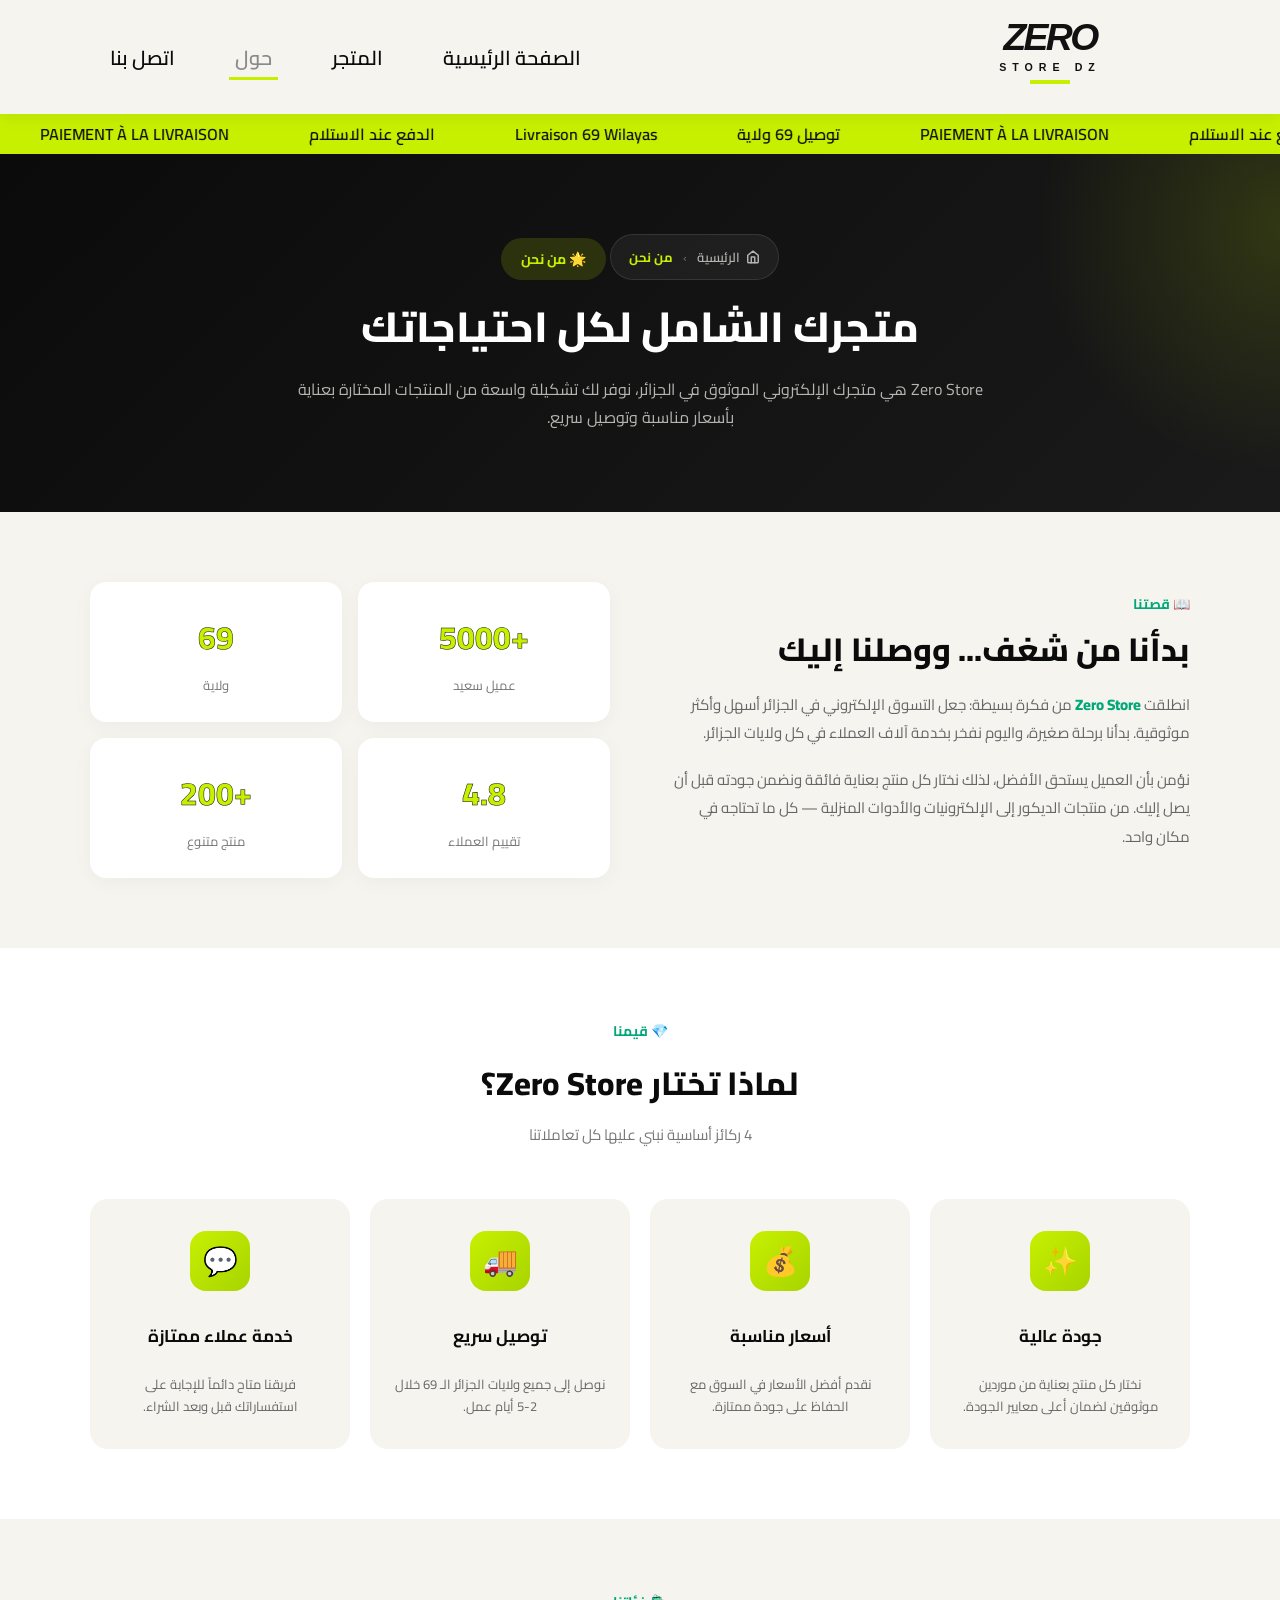
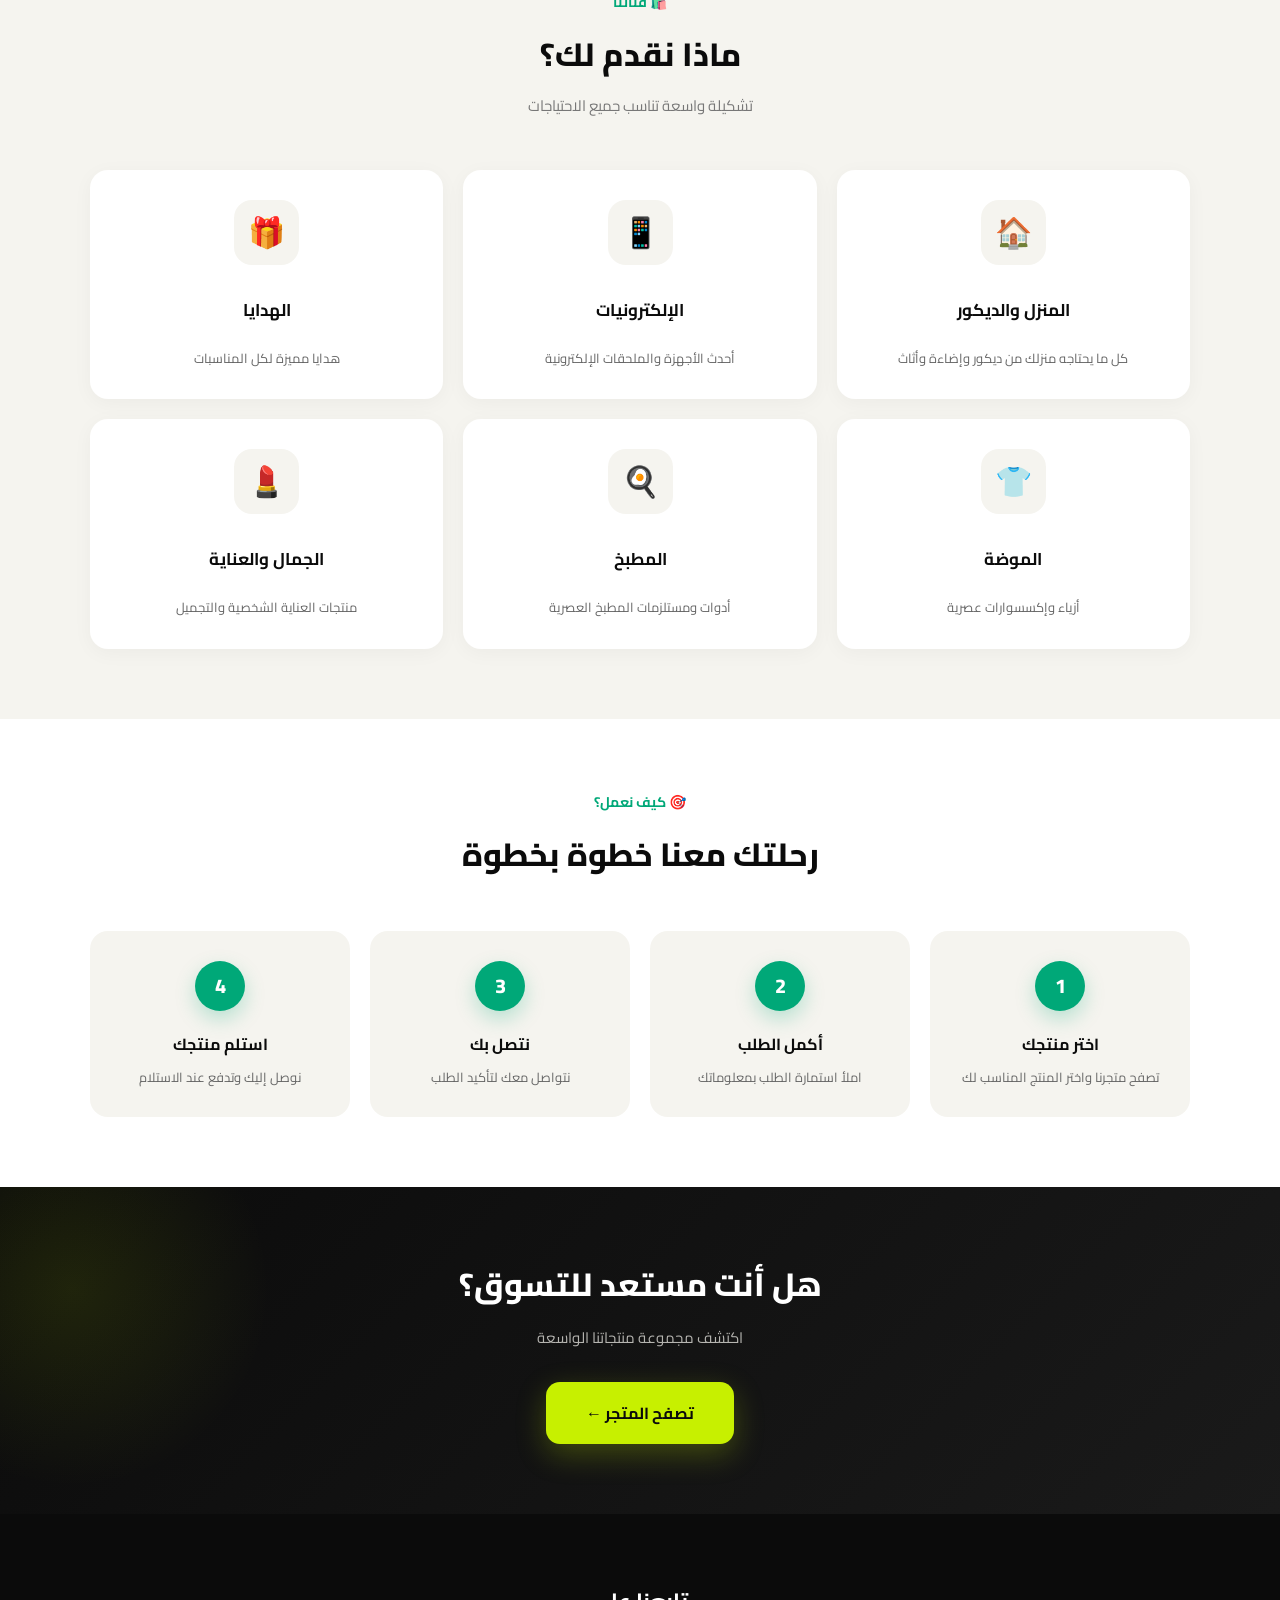
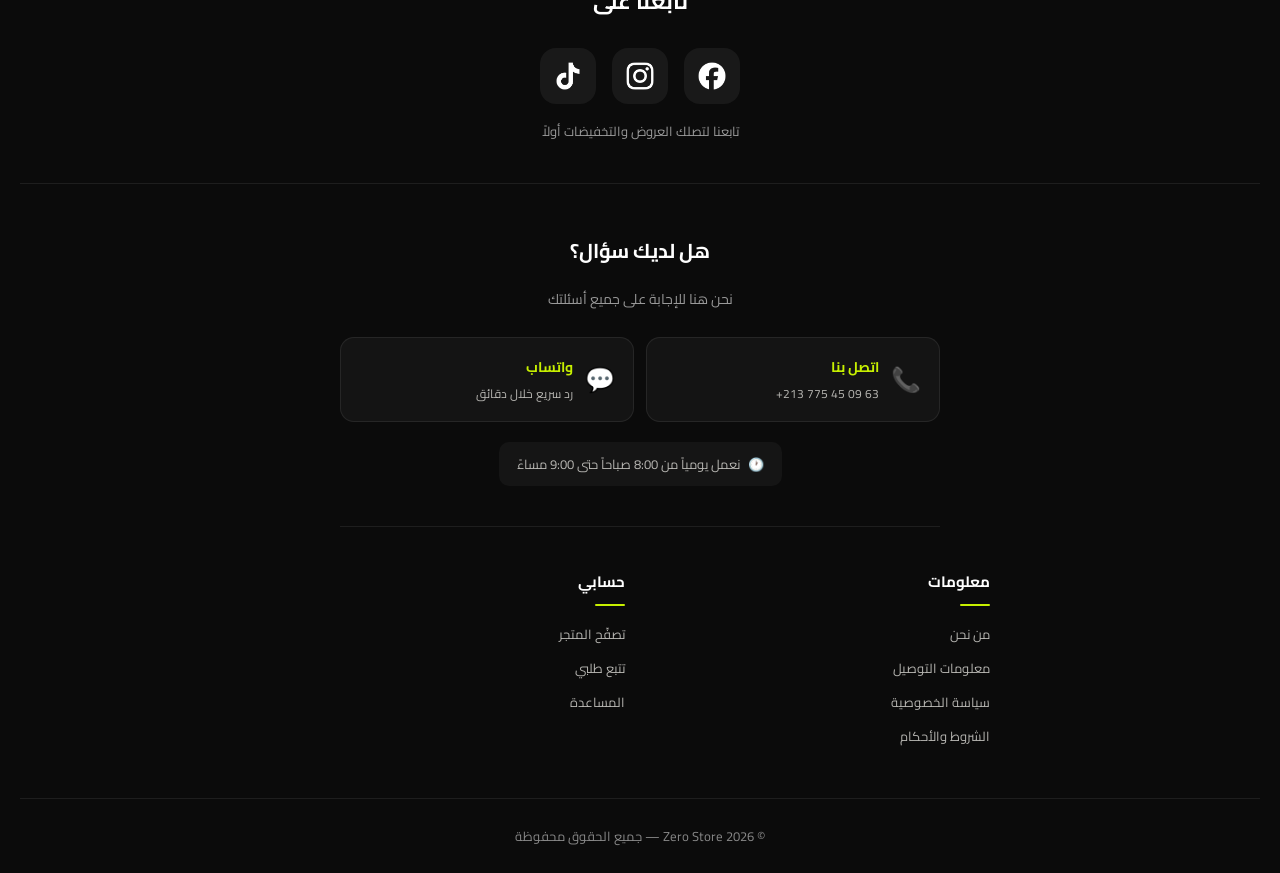
==== commit af25f4fd: "update footer" ====
--- a/about.html
+++ b/about.html
@@ -20,10 +20,10 @@
          HEADER
     ========================================================= -->
     <section id="header">
-        <a href="index1.html"><img src="assets/logo/logo-main.svg" class="logo" alt="Zero Store"></a>
+        <a href="index.html"><img src="assets/logo/logo-main.svg" class="logo" alt="Zero Store"></a>
         <div>
             <ul id="navbar">
-                <li><a href="index1.html">الصفحة الرئيسية</a></li>
+                <li><a href="index.html">الصفحة الرئيسية</a></li>
                 <li><a href="shop.html">المتجر</a></li>
                 <li><a class="active" href="about.html">حول</a></li>
                 <li><a href="contact.html">اتصل بنا</a></li>
@@ -67,7 +67,7 @@
         
         <!-- ✅ Breadcrumb — للعودة للرئيسية -->
         <nav class="about-breadcrumb">
-            <a href="index1.html">
+            <a href="index.html">
                 <svg width="14" height="14" viewBox="0 0 24 24" fill="none" stroke="currentColor" stroke-width="2.5" stroke-linecap="round" stroke-linejoin="round">
                     <path d="M3 9l9-7 9 7v11a2 2 0 0 1-2 2H5a2 2 0 0 1-2-2z"></path>
                     <polyline points="9 22 9 12 15 12 15 22"></polyline>
@@ -345,7 +345,7 @@
             </div>
             <div class="footer-col">
                 <h4>حسابي</h4>
-                <a href="sproduct.html">سلة التسوق</a>
+                <a href="shop.html">تصفّح المتجر</a>
                 <a href="https://hhd.dz/" target="_blank" rel="noopener">تتبع طلبي</a>
                 <a href="contact.html">المساعدة</a>
             </div>
--- a/css/style1.css
+++ b/css/style1.css
@@ -696,7 +696,7 @@
 /* ✅ التفاصيل */
 .products-section .pro .des {
     text-align: right;
-    padding: 0 4px 60px;
+    padding: 0 4px 55px;
     flex: 1;
     position: relative;
 }
@@ -763,32 +763,35 @@
 }
 
 /* ✅ زر السلة */
-.pro-cart-btn {
+.pro-order-btn {
     position: absolute;
     bottom: 12px;
     left: 12px;
-    width: 44px;
-    height: 44px;
+    right: 12px;
+    height: 40px;
     display: flex;
     align-items: center;
     justify-content: center;
-    background: #0B0B0B;
+    background: #00A878;
     color: #ffffff;
-    border-radius: 12px;
-    text-decoration: none;
+    border: none;
+    border-radius: 10px;
+    font-family: "Cairo", sans-serif;
+    font-size: 14px;
+    font-weight: 700;
+    cursor: pointer;
     transition: all 0.3s ease;
     z-index: 2;
 }
 
-.pro-cart-btn:hover {
-    background: #C7F000;
-    color: #0B0B0B;
-    transform: scale(1.05);
-}
-
-.pro-cart-btn svg {
-    width: 20px;
-    height: 20px;
+.pro-order-btn:hover {
+    background: #008F65;
+    transform: translateY(-2px);
+    box-shadow: 0 8px 20px rgba(0, 168, 120, 0.3);
+}
+
+.pro-order-btn:active {
+    transform: translateY(0);
 }
 
 /* =========================================================
@@ -845,7 +848,7 @@
     }
 
     .products-section .pro .des {
-        padding: 0 2px 55px;
+        padding: 0 2px 50px;
     }
 
     .pro-category {
@@ -875,17 +878,13 @@
         font-size: 15px;
     }
 
-    .pro-cart-btn {
-        width: 38px;
-        height: 38px;
+    .pro-order-btn {
+        height: 36px;
         bottom: 8px;
         left: 8px;
-        border-radius: 10px;
-    }
-
-    .pro-cart-btn svg {
-        width: 16px;
-        height: 16px;
+        right: 8px;
+        font-size: 12px;
+        border-radius: 8px;
     }
 }
 
@@ -2221,9 +2220,23 @@
         padding: 0 14px;
     }
 
-    .form-row {
-        gap: 10px;
-    }
+
+    .order-form .form-row {
+        grid-template-columns: 1fr 1fr !important;
+        gap: 8px !important;
+    }
+
+    .order-form .form-row .form-group input {
+        height: 44px !important;
+        font-size: 13px !important;
+        padding: 0 10px !important;
+    }
+
+    .order-form .form-row .form-group label {
+        font-size: 12px !important;
+        margin-bottom: 4px !important;
+    }
+
 
     /* ✅ نوع التوصيل */
     .delivery-text-options {
@@ -5653,4 +5666,293 @@
         padding: 6px 14px !important;
         font-size: 11px !important;
     }
+}
+
+
+
+@media (max-width: 640px) {
+    .admin-header { padding: 14px 16px; }
+    .admin-header h1 { font-size: 15px; }
+    .admin-header h1 span { display: none; }
+    .admin-logout { padding: 6px 12px; font-size: 12px; }
+
+    .dashboard { padding: 16px 12px 60px; }
+    .card { padding: 16px; border-radius: 16px; }
+
+    .tabs { padding: 4px; gap: 4px; }
+    .tab { padding: 10px 8px; font-size: 12px; }
+
+    .form-row, .form-row-3 { grid-template-columns: 1fr; gap: 0; }
+
+    /* ============================================
+       ✅ الحل الجذري: كل صف = عمود واحد
+       ============================================ */
+    .row-item {
+        display: flex !important;
+        flex-direction: column !important;
+        gap: 12px !important;
+        padding: 16px !important;
+        padding-top: 50px !important;
+        position: relative !important;
+    }
+
+    /* إلغاء كل grid */
+    .row-item.highlight-row,
+    .row-item.qty-row,
+    .row-item.detail-row,
+    .row-item.review-row {
+        display: flex !important;
+        flex-direction: column !important;
+    }
+
+    /* كل div داخلي يأخذ عرض كامل */
+    .row-item > div {
+        width: 100% !important;
+        display: block !important;
+    }
+
+    /* الحقول */
+    .row-item input,
+    .row-item textarea,
+    .row-item select {
+        width: 100% !important;
+        box-sizing: border-box !important;
+    }
+
+    /* زر الحذف في الزاوية */
+    .row-remove {
+        position: absolute !important;
+        top: 10px !important;
+        left: 10px !important;
+        width: 32px !important;
+        height: 32px !important;
+        font-size: 16px !important;
+        z-index: 10 !important;
+    }
+
+    /* checkbox مخفي */
+    .row-item.detail-row .d-hidden-wrap,
+    .row-item.detail-row > div:nth-child(4) {
+        display: flex !important;
+        flex-direction: row !important;
+        align-items: center !important;
+        gap: 10px !important;
+        background: #fff !important;
+        padding: 10px 12px !important;
+        border-radius: 8px !important;
+        border: 1.5px solid #E5E5E5 !important;
+        width: 100% !important;
+    }
+    .row-item.detail-row .d-hidden-wrap .row-label {
+        margin: 0 !important;
+    }
+
+    /* المنتجات */
+    .product-item { padding: 12px; gap: 10px; flex-wrap: wrap; }
+    .product-item img { width: 56px; height: 56px; }
+    .product-item-info { flex: 1 1 calc(100% - 80px); }
+    .product-item .btn { flex: 1; font-size: 12px; padding: 8px; }
+
+    /* زر الحفظ */
+    .save-bar { padding: 10px 12px; bottom: 10px; flex-direction: column; }
+    .save-bar .btn { width: 100%; font-size: 14px; padding: 12px 14px; }
+}
+
+/* ============================================
+   ✅ إصلاح نهائي للهاتف — كل حقل في سطر
+   ============================================ */
+   @media (max-width: 768px) {
+
+    .row-item,
+    .row-item.qty-row,
+    .row-item.detail-row,
+    .row-item.review-row,
+    .row-item.highlight-row {
+        display: flex !important;
+        flex-direction: column !important;
+        gap: 14px !important;
+        padding: 16px !important;
+        padding-top: 55px !important;
+        position: relative !important;
+    }
+
+    .row-item > div,
+    .row-item > div > div {
+        width: 100% !important;
+        max-width: 100% !important;
+        min-width: 0 !important;
+        display: block !important;
+    }
+
+    .row-item input[type="text"],
+    .row-item input[type="number"] {
+        width: 100% !important;
+        max-width: 100% !important;
+        min-width: 0 !important;
+        box-sizing: border-box !important;
+        display: block !important;
+    }
+
+    .row-item .row-remove {
+        position: absolute !important;
+        top: 12px !important;
+        left: 12px !important;
+        width: 34px !important;
+        height: 34px !important;
+        z-index: 20 !important;
+    }
+
+    /* checkbox "مخفي" */
+    .row-item.detail-row .d-hidden-wrap,
+    .row-item.detail-row > div:nth-child(4) {
+        display: flex !important;
+        flex-direction: row !important;
+        align-items: center !important;
+        justify-content: flex-start !important;
+        gap: 10px !important;
+        background: #fff !important;
+        padding: 12px !important;
+        border-radius: 10px !important;
+        border: 1.5px solid #E5E5E5 !important;
+    }
+
+    .row-item.detail-row .d-hidden-wrap .row-label,
+    .row-item.detail-row > div:nth-child(4) .row-label {
+        margin: 0 !important;
+        font-size: 12px !important;
+    }
+}
+
+/* ============================================
+   ✅ الحل النهائي — عرض الصفحة + تدفق الكميات والتفاصيل
+   ============================================ */
+
+/* 1. منع التدفق الأفقي في كل الصفحة */
+html, body {
+    max-width: 100vw !important;
+    overflow-x: clip !important;
+}
+
+@media (max-width: 768px) {
+
+    /* 2. اجعل كل الصفحة عمود واحد */
+    .dashboard,
+    .card,
+    .tab-content,
+    form {
+        width: 100% !important;
+        max-width: 100% !important;
+        box-sizing: border-box !important;
+    }
+
+    /* 3. ⭐ المفتاح: صف الكميات والتفاصيل → block (ليس grid ولا flex) */
+    .row-item,
+    .row-item.qty-row,
+    .row-item.detail-row,
+    .row-item.review-row,
+    .row-item.highlight-row {
+        display: block !important;
+        width: 100% !important;
+        max-width: 100% !important;
+        box-sizing: border-box !important;
+        padding: 14px !important;
+        padding-top: 50px !important;
+        position: relative !important;
+        margin-bottom: 12px !important;
+        overflow: hidden !important;
+    }
+
+    /* 4. كل div داخل الصف → سطر كامل */
+    .row-item > div {
+        display: block !important;
+        width: 100% !important;
+        max-width: 100% !important;
+        margin-bottom: 12px !important;
+        box-sizing: border-box !important;
+    }
+    .row-item > div:last-child { margin-bottom: 0 !important; }
+
+    /* 5. كل حقل بعرض كامل */
+    .row-item input,
+    .row-item input[type="text"],
+    .row-item input[type="number"],
+    .row-item textarea,
+    .row-item select {
+        display: block !important;
+        width: 100% !important;
+        max-width: 100% !important;
+        min-width: 0 !important;
+        box-sizing: border-box !important;
+        padding: 10px 12px !important;
+        font-size: 13px !important;
+        overflow: hidden !important;
+        text-overflow: ellipsis !important;
+    }
+
+    /* 6. زر الحذف في الزاوية العليا */
+    .row-remove {
+        position: absolute !important;
+        top: 10px !important;
+        left: 10px !important;
+        width: 30px !important;
+        height: 30px !important;
+        font-size: 16px !important;
+        z-index: 10 !important;
+    }
+
+    /* 7. checkbox "مخفي" */
+    .row-item.detail-row > div:nth-child(4),
+    .row-item.detail-row .d-hidden-wrap {
+        display: flex !important;
+        flex-direction: row !important;
+        align-items: center !important;
+        gap: 10px !important;
+        background: #fff !important;
+        padding: 10px !important;
+        border-radius: 8px !important;
+        border: 1.5px solid #E5E5E5 !important;
+        margin-bottom: 0 !important;
+    }
+
+    /* 8. زر الإضافة */
+    .btn-add {
+        width: 100% !important;
+        box-sizing: border-box !important;
+    }
+}
+
+/* ✅ Skeleton Loading */
+.pro.skeleton {
+    background: #fff;
+    border-radius: 18px;
+    padding: 12px;
+    pointer-events: none;
+}
+
+.skeleton-img {
+    width: 100%;
+    aspect-ratio: 1 / 1;
+    background: linear-gradient(90deg, #f0f0f0 25%, #e0e0e0 50%, #f0f0f0 75%);
+    background-size: 200% 100%;
+    animation: skeleton-shimmer 1.5s infinite;
+    border-radius: 14px;
+    margin-bottom: 14px;
+}
+
+.skeleton-line {
+    height: 14px;
+    background: linear-gradient(90deg, #f0f0f0 25%, #e0e0e0 50%, #f0f0f0 75%);
+    background-size: 200% 100%;
+    animation: skeleton-shimmer 1.5s infinite;
+    border-radius: 6px;
+    margin-bottom: 10px;
+}
+
+.skeleton-line.short {
+    width: 60%;
+}
+
+@keyframes skeleton-shimmer {
+    0% { background-position: 200% 0; }
+    100% { background-position: -200% 0; }
 }
